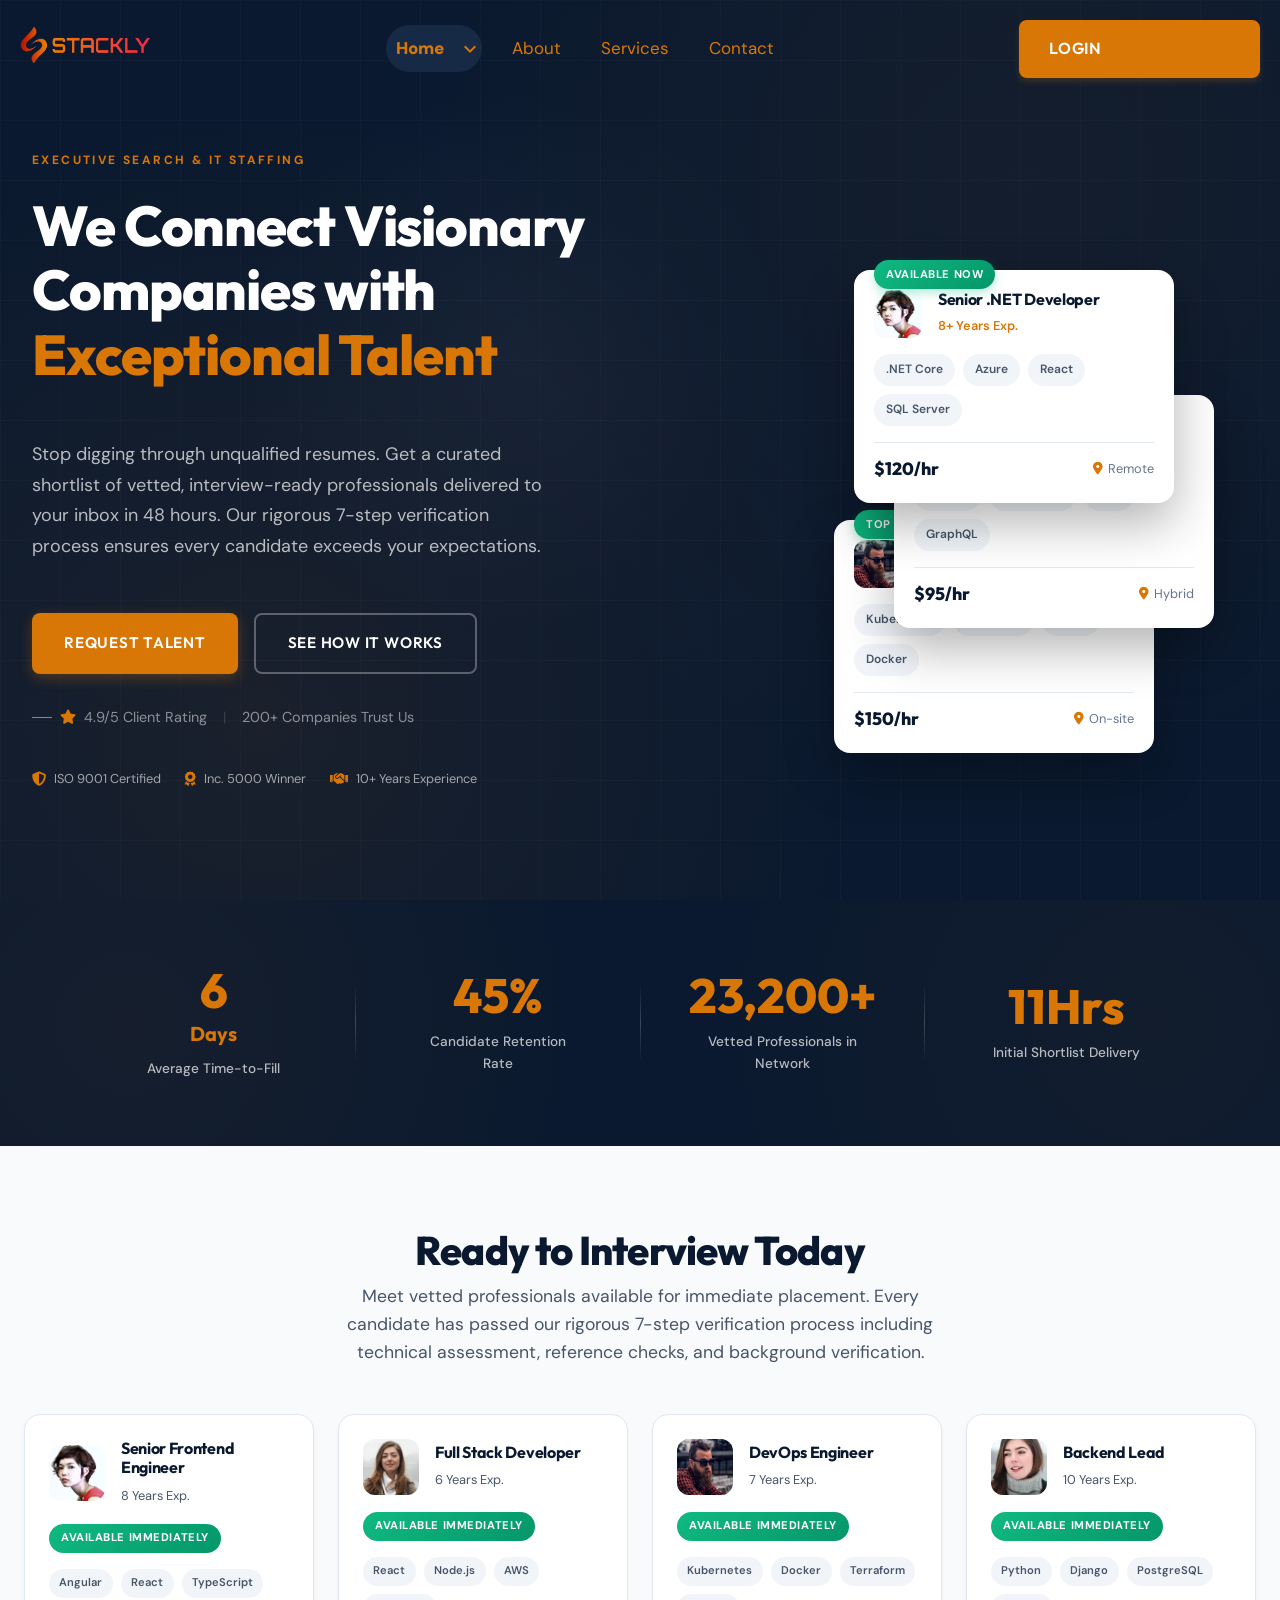
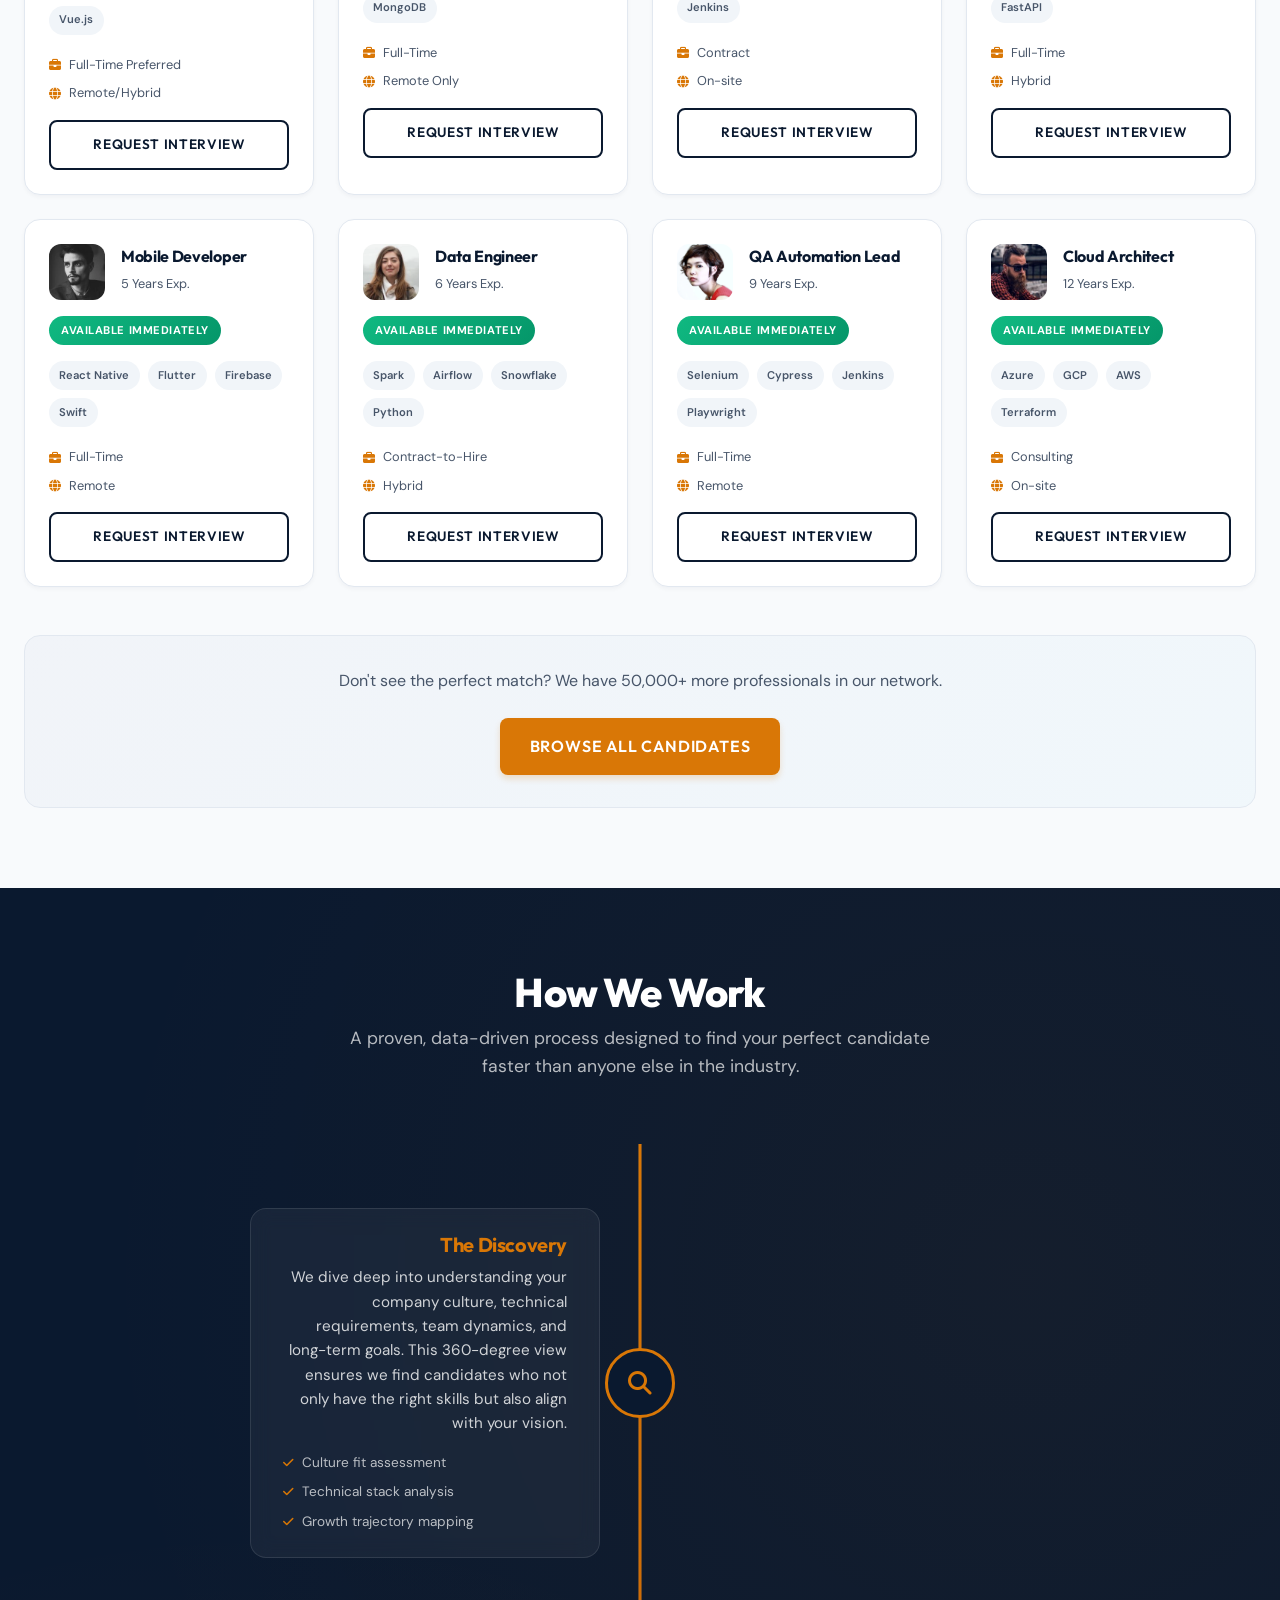
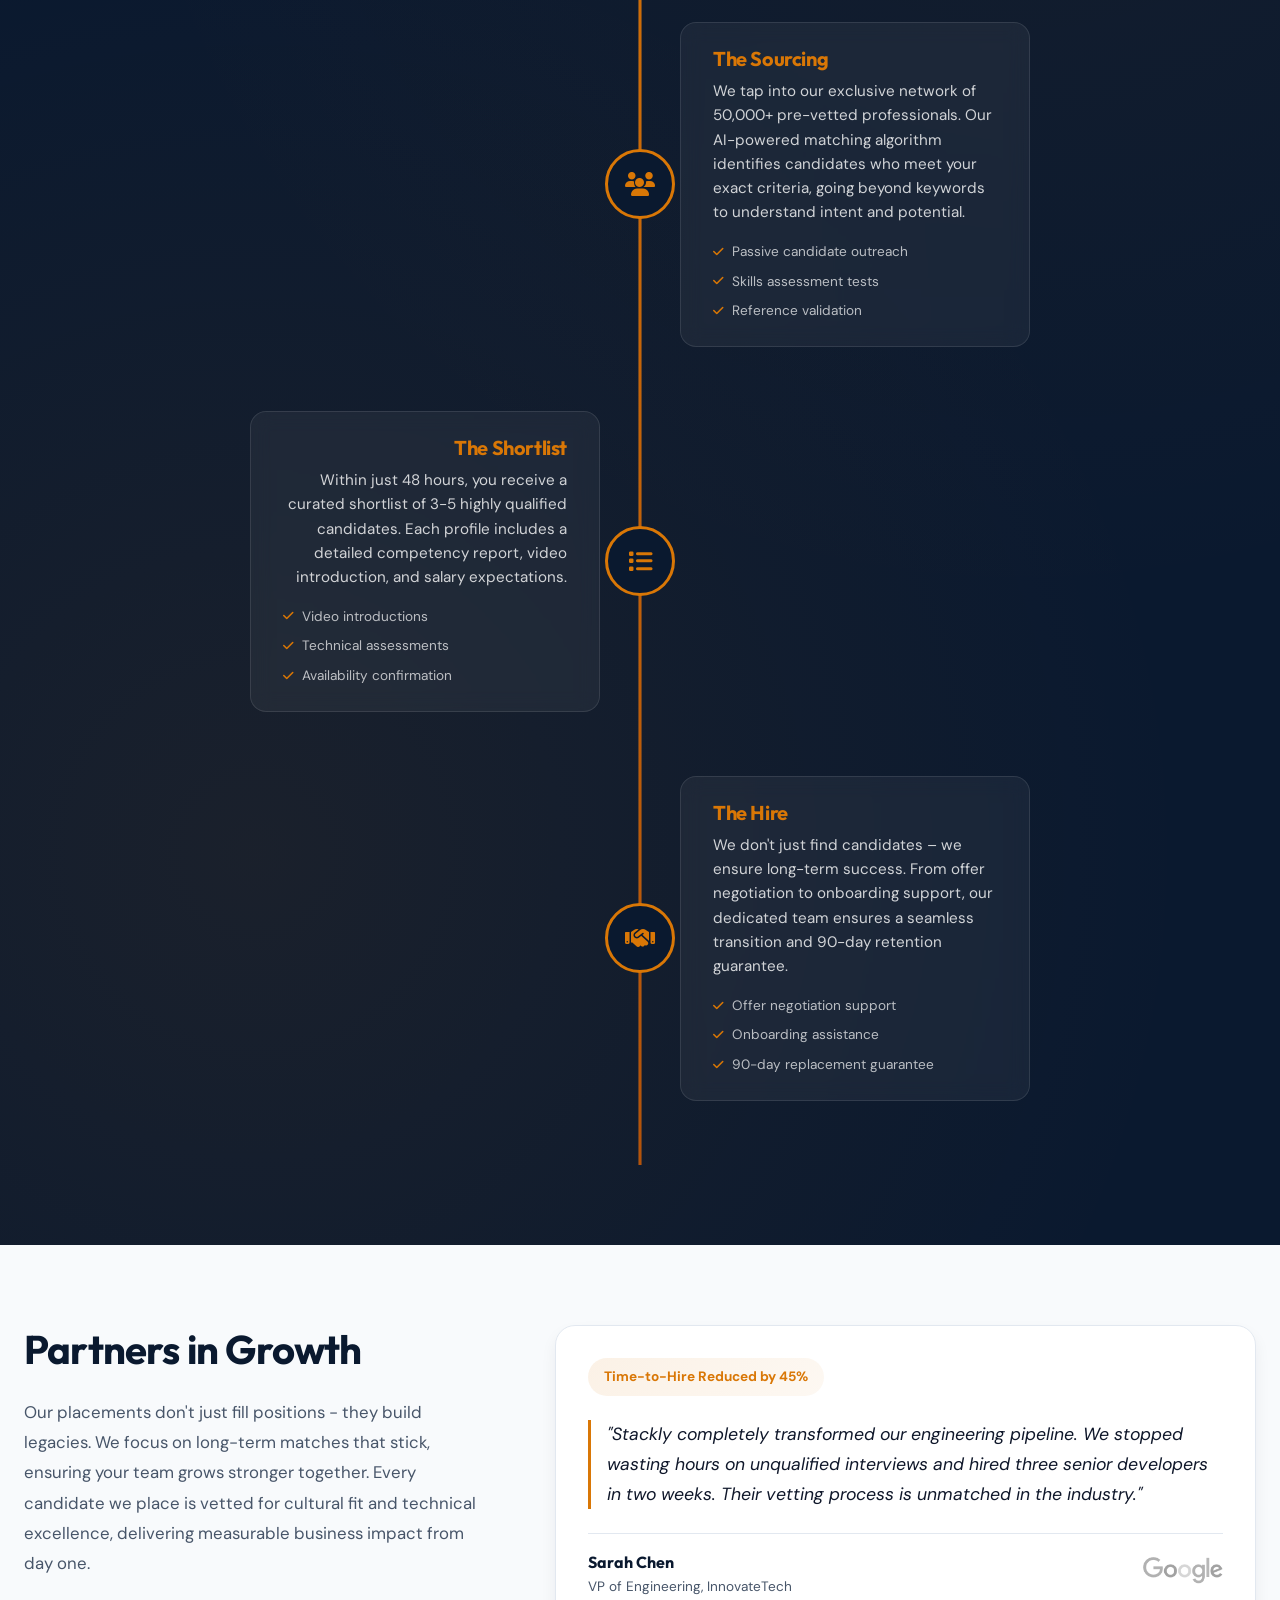
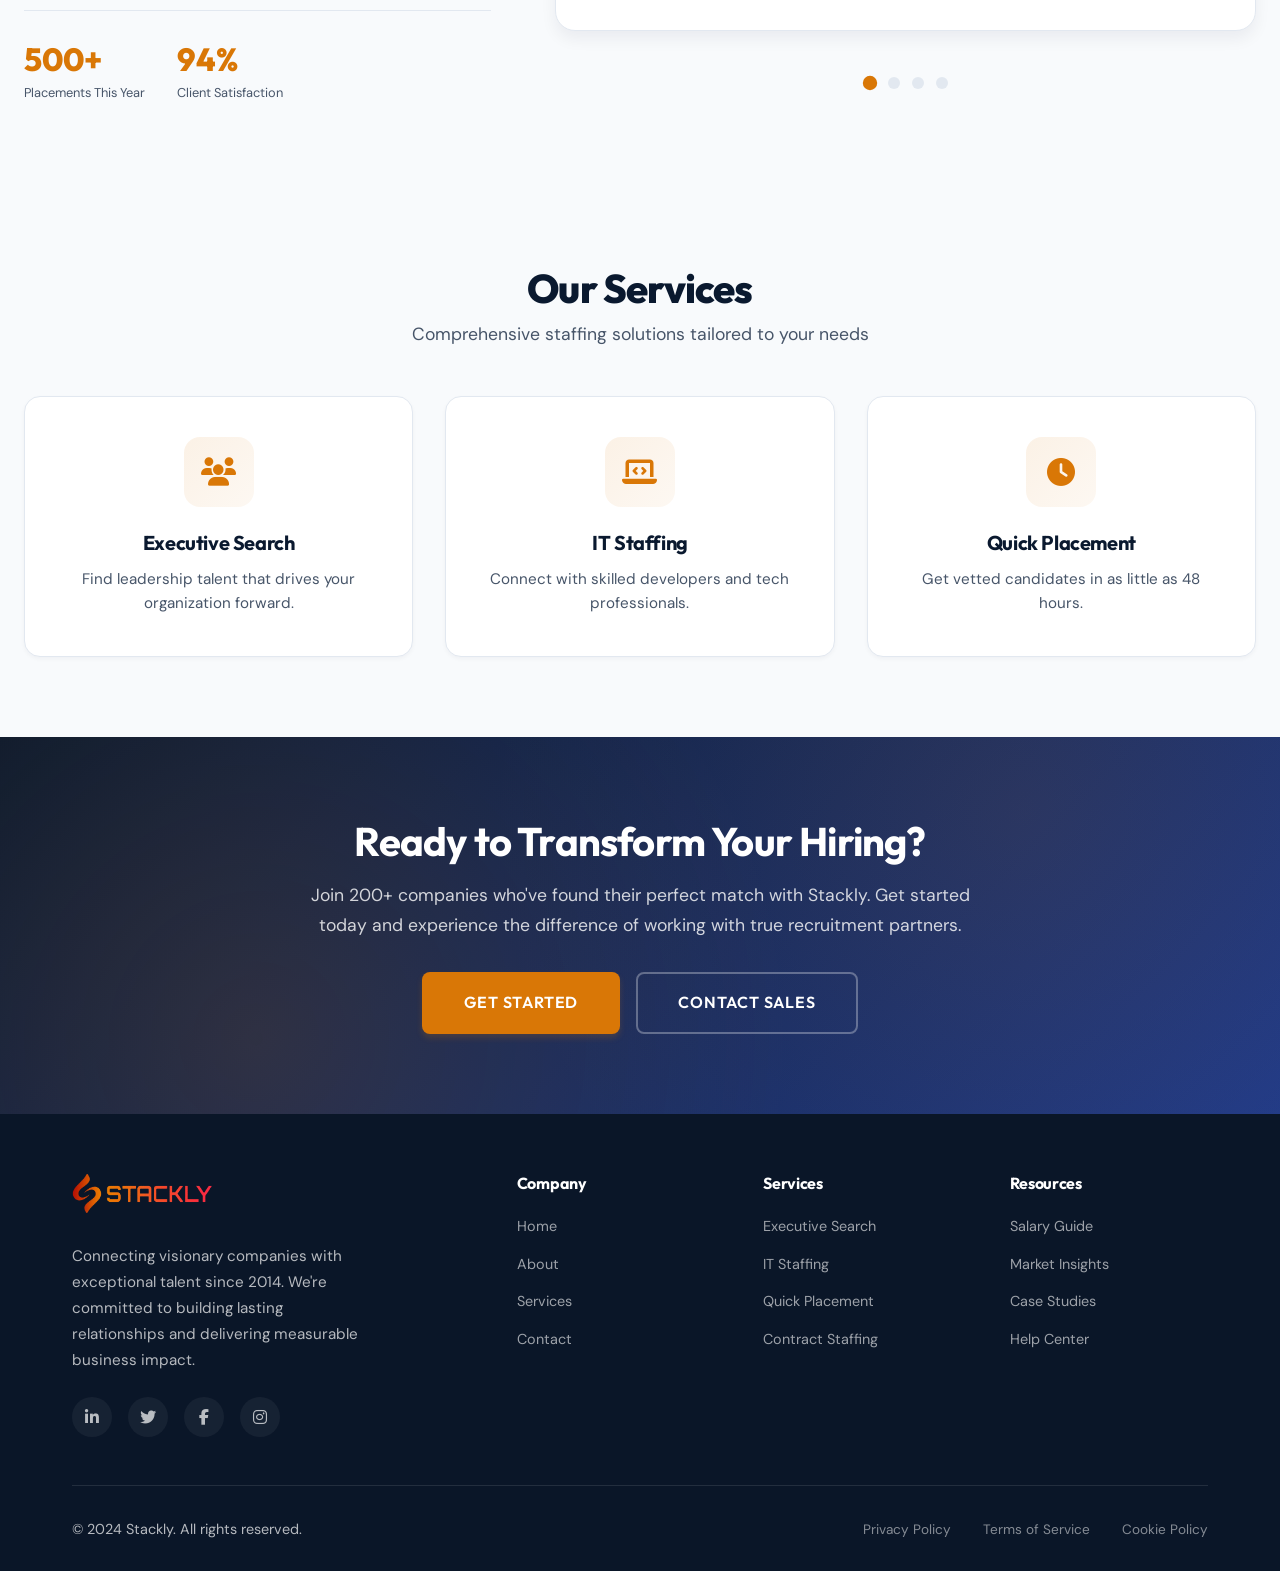
==== Homepage2/index.html @ c8ecdd5e "Created Homepage2" ====
<!DOCTYPE html>
<html lang="en">

<head>
    <meta charset="UTF-8">
    <meta name="viewport" content="width=device-width, initial-scale=1.0">
    <title>Home - Recuirment Agency </title>
    <meta name="description" content="Stackly Job portal helps you to find your dream job" />
    <link rel="stylesheet" href="shared.css">
    <link rel="stylesheet" href="style.css">
    <link href="https://fonts.googleapis.com/icon?family=Material+Icons" rel="stylesheet">
    <link
        href="https://fonts.googleapis.com/css2?family=DM+Sans:wght@400;500;600;700&family=Inter:wght@300;400;500;600;700;800&family=Outfit:wght@400;600;700;800;900&display=swap"
        rel="stylesheet" />
    <link rel="stylesheet" href="https://cdnjs.cloudflare.com/ajax/libs/font-awesome/6.5.1/css/all.min.css">

</head>

<body>
    <div class="header-container">
        <header id="header">
            <div class="head-cls">
                <a href="index.html">
                    <img src="./assets/stackly-logo.webp" alt="Stackly Logo" class="logo">
                </a>
                <div class="menu-items" id="navMenu">
                    <div class="home-nav active">
                        <a href="index.html" class="home-btn nav-link">Home</a>
                        <span class="material-icons dropdown-icon" id="homeDropdownBtn">
                            expand_more
                        </span>
                        <div class="home-select" id="homeDropdown">
                            <a href="../index.html" class="nav-link">Home Page 1</a>
                        </div>
                    </div> <a href="about.html">About</a>
                    <a href="services.html">Services</a>
                    <a href="contact.html">Contact</a>
                    <div class="close-btn material-icons" id="closeMenu">close</div>
                    <div class="head-btns mob-view">
                        <a href="login.html" class="btn btn-primary">Login</a>
                    </div>
                </div>
                <div class="head-btns">
                    <a href="login.html" class="btn btn-primary">Login <span class="material-icons">login</span></a>
                </div>
                <div class="hamburger" id="hamburger">
                    <span class="material-icons">menu</span>
                </div>
            </div>
        </header>
    </div>

    <section class="hero-section">
        <div class="hero-container">
            <div class="hero-content">
                <span class="hero-eyebrow">EXECUTIVE SEARCH & IT STAFFING</span>
                <h1 class="hero-headline">
                    We Connect Visionary Companies with <span class="highlight">Exceptional Talent</span>
                </h1>
                <p class="hero-subheadline">
                    Stop digging through unqualified resumes. Get a curated shortlist of vetted, interview-ready
                    professionals delivered to your inbox in 48 hours. Our rigorous 7-step verification process ensures
                    every candidate exceeds your expectations.
                </p>
                <div class="hero-ctas">
                    <a href="404page.html" class="btn btn-primary btn-request-talent">Request Talent</a>
                    <a href="404page.html" class="btn btn-outline btn-explore-services">See How It Works</a>
                </div>
                <div class="hero-social-proof">
                    <span><i class="fas fa-star"></i></span>
                    <span>4.9/5 Client Rating</span>
                    <span class="proof-divider">|</span>
                    <span>200+ Companies Trust Us</span>
                </div>
                <div class="trust-badges">
                    <div class="badge-item">
                        <i class="fas fa-shield-alt"></i>
                        <span>ISO 9001 Certified</span>
                    </div>
                    <div class="badge-item">
                        <i class="fas fa-award"></i>
                        <span>Inc. 5000 Winner</span>
                    </div>
                    <div class="badge-item">
                        <i class="fas fa-handshake"></i>
                        <span>10+ Years Experience</span>
                    </div>
                </div>
            </div>

            <div class="hero-visual">
                <div class="candidate-cards">
                    <div class="candidate-card card-1">
                        <div class="card-badge">Available Now</div>
                        <div class="card-header-info">
                            <div class="card-avatar">
                                <img src="../assets/review1.webp" alt="Candidate">
                            </div>
                            <div class="card-title-area">
                                <h4>Senior .NET Developer</h4>
                                <span class="card-experience">8+ Years Exp.</span>
                            </div>
                        </div>
                        <div class="card-skills">
                            <span class="skill-pill">.NET Core</span>
                            <span class="skill-pill">Azure</span>
                            <span class="skill-pill">React</span>
                            <span class="skill-pill">SQL Server</span>
                        </div>
                        <div class="card-footer-info">
                            <span class="card-rate">$120/hr</span>
                            <span class="card-location"><i class="fas fa-map-marker-alt"></i> Remote</span>
                        </div>
                    </div>

                    <div class="candidate-card card-2">
                        <div class="card-badge verified">Verified</div>
                        <div class="card-header-info">
                            <div class="card-avatar">
                                <img src="../assets/review2.webp" alt="Candidate">
                            </div>
                            <div class="card-title-area">
                                <h4>Full Stack Engineer</h4>
                                <span class="card-experience">6+ Years Exp.</span>
                            </div>
                        </div>
                        <div class="card-skills">
                            <span class="skill-pill">Node.js</span>
                            <span class="skill-pill">TypeScript</span>
                            <span class="skill-pill">AWS</span>
                            <span class="skill-pill">GraphQL</span>
                        </div>
                        <div class="card-footer-info">
                            <span class="card-rate">$95/hr</span>
                            <span class="card-location"><i class="fas fa-map-marker-alt"></i> Hybrid</span>
                        </div>
                    </div>

                    <div class="candidate-card card-3">
                        <div class="card-badge">Top Rated</div>
                        <div class="card-header-info">
                            <div class="card-avatar">
                                <img src="../assets/review3.webp" alt="Candidate">
                            </div>
                            <div class="card-title-area">
                                <h4>DevOps Lead</h4>
                                <span class="card-experience">10+ Years Exp.</span>
                            </div>
                        </div>
                        <div class="card-skills">
                            <span class="skill-pill">Kubernetes</span>
                            <span class="skill-pill">Terraform</span>
                            <span class="skill-pill">CI/CD</span>
                            <span class="skill-pill">Docker</span>
                        </div>
                        <div class="card-footer-info">
                            <span class="card-rate">$150/hr</span>
                            <span class="card-location"><i class="fas fa-map-marker-alt"></i> On-site</span>
                        </div>
                    </div>
                </div>
            </div>
        </div>
    </section>

    <section class="impact-bar">
        <div class="impact-container">
            <div class="impact-stat">
                <span class="impact-number" data-target="14">0</span>
                <span class="impact-unit">Days</span>
                <span class="impact-label">Average Time-to-Fill</span>
            </div>
            <div class="impact-divider"></div>
            <div class="impact-stat">
                <span class="impact-number" data-target="98" data-suffix="%">0</span>
                <span class="impact-unit"></span>
                <span class="impact-label">Candidate Retention Rate</span>
            </div>
            <div class="impact-divider"></div>
            <div class="impact-stat">
                <span class="impact-number" data-target="50000" data-suffix="+">0</span>
                <span class="impact-unit"></span>
                <span class="impact-label">Vetted Professionals in Network</span>
            </div>
            <div class="impact-divider"></div>
            <div class="impact-stat">
                <span class="impact-number" data-target="24" data-suffix="Hrs">0</span>
                <span class="impact-unit"></span>
                <span class="impact-label">Initial Shortlist Delivery</span>
            </div>
        </div>
    </section>

    <section class="talent-section">
        <div class="container">
            <div class="section-header">
                <h2>Ready to Interview Today</h2>
                <p>Meet vetted professionals available for immediate placement. Every candidate has passed our rigorous
                    7-step verification process including technical assessment, reference checks, and background
                    verification.</p>
            </div>
            <div class="talent-grid">
                <div class="talent-card">
                    <div class="talent-header">
                        <div class="talent-avatar">
                            <img src="../assets/review1.webp" alt="Candidate">
                        </div>
                        <div class="talent-info">
                            <h4>Senior Frontend Engineer</h4>
                            <span class="talent-exp">8 Years Exp.</span>
                        </div>
                    </div>
                    <div class="talent-availability">
                        <span class="availability-badge">Available Immediately</span>
                    </div>
                    <div class="talent-skills">
                        <span class="skill-tag">Angular</span>
                        <span class="skill-tag">React</span>
                        <span class="skill-tag">TypeScript</span>
                        <span class="skill-tag">Vue.js</span>
                    </div>
                    <div class="talent-meta">
                        <span><i class="fas fa-briefcase"></i> Full-Time Preferred</span>
                        <span><i class="fas fa-globe"></i> Remote/Hybrid</span>
                    </div>
                    <a href="404page.html" class="btn btn-ghost">Request Interview</a>
                </div>

                <div class="talent-card">
                    <div class="talent-header">
                        <div class="talent-avatar">
                            <img src="../assets/review2.webp" alt="Candidate">
                        </div>
                        <div class="talent-info">
                            <h4>Full Stack Developer</h4>
                            <span class="talent-exp">6 Years Exp.</span>
                        </div>
                    </div>
                    <div class="talent-availability">
                        <span class="availability-badge">Available Immediately</span>
                    </div>
                    <div class="talent-skills">
                        <span class="skill-tag">React</span>
                        <span class="skill-tag">Node.js</span>
                        <span class="skill-tag">AWS</span>
                        <span class="skill-tag">MongoDB</span>
                    </div>
                    <div class="talent-meta">
                        <span><i class="fas fa-briefcase"></i> Full-Time</span>
                        <span><i class="fas fa-globe"></i> Remote Only</span>
                    </div>
                    <a href="404page.html" class="btn btn-ghost">Request Interview</a>
                </div>

                <div class="talent-card">
                    <div class="talent-header">
                        <div class="talent-avatar">
                            <img src="../assets/review3.webp" alt="Candidate">
                        </div>
                        <div class="talent-info">
                            <h4>DevOps Engineer</h4>
                            <span class="talent-exp">7 Years Exp.</span>
                        </div>
                    </div>
                    <div class="talent-availability">
                        <span class="availability-badge">Available Immediately</span>
                    </div>
                    <div class="talent-skills">
                        <span class="skill-tag">Kubernetes</span>
                        <span class="skill-tag">Docker</span>
                        <span class="skill-tag">Terraform</span>
                        <span class="skill-tag">Jenkins</span>
                    </div>
                    <div class="talent-meta">
                        <span><i class="fas fa-briefcase"></i> Contract</span>
                        <span><i class="fas fa-globe"></i> On-site</span>
                    </div>
                    <a href="404page.html" class="btn btn-ghost">Request Interview</a>
                </div>

                <div class="talent-card">
                    <div class="talent-header">
                        <div class="talent-avatar">
                            <img src="../assets/review4.webp" alt="Candidate">
                        </div>
                        <div class="talent-info">
                            <h4>Backend Lead</h4>
                            <span class="talent-exp">10 Years Exp.</span>
                        </div>
                    </div>
                    <div class="talent-availability">
                        <span class="availability-badge">Available Immediately</span>
                    </div>
                    <div class="talent-skills">
                        <span class="skill-tag">Python</span>
                        <span class="skill-tag">Django</span>
                        <span class="skill-tag">PostgreSQL</span>
                        <span class="skill-tag">FastAPI</span>
                    </div>
                    <div class="talent-meta">
                        <span><i class="fas fa-briefcase"></i> Full-Time</span>
                        <span><i class="fas fa-globe"></i> Hybrid</span>
                    </div>
                    <a href="404page.html" class="btn btn-ghost">Request Interview</a>
                </div>

                <div class="talent-card">
                    <div class="talent-header">
                        <div class="talent-avatar">
                            <img src="../assets/review5.webp" alt="Candidate">
                        </div>
                        <div class="talent-info">
                            <h4>Mobile Developer</h4>
                            <span class="talent-exp">5 Years Exp.</span>
                        </div>
                    </div>
                    <div class="talent-availability">
                        <span class="availability-badge">Available Immediately</span>
                    </div>
                    <div class="talent-skills">
                        <span class="skill-tag">React Native</span>
                        <span class="skill-tag">Flutter</span>
                        <span class="skill-tag">Firebase</span>
                        <span class="skill-tag">Swift</span>
                    </div>
                    <div class="talent-meta">
                        <span><i class="fas fa-briefcase"></i> Full-Time</span>
                        <span><i class="fas fa-globe"></i> Remote</span>
                    </div>
                    <a href="404page.html" class="btn btn-ghost">Request Interview</a>
                </div>

                <div class="talent-card">
                    <div class="talent-header">
                        <div class="talent-avatar">
                            <img src="../assets/review2.webp" alt="Candidate">
                        </div>
                        <div class="talent-info">
                            <h4>Data Engineer</h4>
                            <span class="talent-exp">6 Years Exp.</span>
                        </div>
                    </div>
                    <div class="talent-availability">
                        <span class="availability-badge">Available Immediately</span>
                    </div>
                    <div class="talent-skills">
                        <span class="skill-tag">Spark</span>
                        <span class="skill-tag">Airflow</span>
                        <span class="skill-tag">Snowflake</span>
                        <span class="skill-tag">Python</span>
                    </div>
                    <div class="talent-meta">
                        <span><i class="fas fa-briefcase"></i> Contract-to-Hire</span>
                        <span><i class="fas fa-globe"></i> Hybrid</span>
                    </div>
                    <a href="404page.html" class="btn btn-ghost">Request Interview</a>
                </div>

                <div class="talent-card">
                    <div class="talent-header">
                        <div class="talent-avatar">
                            <img src="../assets/review1.webp" alt="Candidate">
                        </div>
                        <div class="talent-info">
                            <h4>QA Automation Lead</h4>
                            <span class="talent-exp">9 Years Exp.</span>
                        </div>
                    </div>
                    <div class="talent-availability">
                        <span class="availability-badge">Available Immediately</span>
                    </div>
                    <div class="talent-skills">
                        <span class="skill-tag">Selenium</span>
                        <span class="skill-tag">Cypress</span>
                        <span class="skill-tag">Jenkins</span>
                        <span class="skill-tag">Playwright</span>
                    </div>
                    <div class="talent-meta">
                        <span><i class="fas fa-briefcase"></i> Full-Time</span>
                        <span><i class="fas fa-globe"></i> Remote</span>
                    </div>
                    <a href="404page.html" class="btn btn-ghost">Request Interview</a>
                </div>

                <div class="talent-card">
                    <div class="talent-header">
                        <div class="talent-avatar">
                            <img src="../assets/review3.webp" alt="Candidate">
                        </div>
                        <div class="talent-info">
                            <h4>Cloud Architect</h4>
                            <span class="talent-exp">12 Years Exp.</span>
                        </div>
                    </div>
                    <div class="talent-availability">
                        <span class="availability-badge">Available Immediately</span>
                    </div>
                    <div class="talent-skills">
                        <span class="skill-tag">Azure</span>
                        <span class="skill-tag">GCP</span>
                        <span class="skill-tag">AWS</span>
                        <span class="skill-tag">Terraform</span>
                    </div>
                    <div class="talent-meta">
                        <span><i class="fas fa-briefcase"></i> Consulting</span>
                        <span><i class="fas fa-globe"></i> On-site</span>
                    </div>
                    <a href="404page.html" class="btn btn-ghost">Request Interview</a>
                </div>
            </div>

            <div class="talent-cta">
                <p>Don't see the perfect match? We have 50,000+ more professionals in our network.</p>
                <a href="404page.html" class="btn btn-primary">Browse All Candidates</a>
            </div>
        </div>
    </section>

    <section id="process" class="process-timeline-section">
        <div class="container">
            <div class="section-header">
                <h2>How We Work</h2>
                <p>A proven, data-driven process designed to find your perfect candidate faster than anyone else in the
                    industry.</p>
            </div>
            <div class="timeline">
                <div class="timeline-line"></div>
                <div class="timeline-step" data-delay="0">
                    <div class="timeline-icon">
                        <i class="fas fa-search"></i>
                    </div>
                    <div class="timeline-content">
                        <h3>The Discovery</h3>
                        <p>We dive deep into understanding your company culture, technical requirements, team dynamics,
                            and long-term goals. This 360-degree view ensures we find candidates who not only have the
                            right skills but also align with your vision.</p>
                        <ul class="process-list">
                            <li><i class="fas fa-check"></i> Culture fit assessment</li>
                            <li><i class="fas fa-check"></i> Technical stack analysis</li>
                            <li><i class="fas fa-check"></i> Growth trajectory mapping</li>
                        </ul>
                    </div>
                </div>
                <div class="timeline-step" data-delay="1">
                    <div class="timeline-icon">
                        <i class="fas fa-users"></i>
                    </div>
                    <div class="timeline-content">
                        <h3>The Sourcing</h3>
                        <p>We tap into our exclusive network of 50,000+ pre-vetted professionals. Our AI-powered
                            matching algorithm identifies candidates who meet your exact criteria, going beyond keywords
                            to understand intent and potential.</p>
                        <ul class="process-list">
                            <li><i class="fas fa-check"></i> Passive candidate outreach</li>
                            <li><i class="fas fa-check"></i> Skills assessment tests</li>
                            <li><i class="fas fa-check"></i> Reference validation</li>
                        </ul>
                    </div>
                </div>
                <div class="timeline-step" data-delay="2">
                    <div class="timeline-icon">
                        <i class="fas fa-list"></i>
                    </div>
                    <div class="timeline-content">
                        <h3>The Shortlist</h3>
                        <p>Within just 48 hours, you receive a curated shortlist of 3-5 highly qualified candidates.
                            Each profile includes a detailed competency report, video introduction, and salary
                            expectations.</p>
                        <ul class="process-list">
                            <li><i class="fas fa-check"></i> Video introductions</li>
                            <li><i class="fas fa-check"></i> Technical assessments</li>
                            <li><i class="fas fa-check"></i> Availability confirmation</li>
                        </ul>
                    </div>
                </div>
                <div class="timeline-step" data-delay="3">
                    <div class="timeline-icon">
                        <i class="fas fa-handshake"></i>
                    </div>
                    <div class="timeline-content">
                        <h3>The Hire</h3>
                        <p>We don't just find candidates – we ensure long-term success. From offer negotiation to
                            onboarding support, our dedicated team ensures a seamless transition and 90-day retention
                            guarantee.</p>
                        <ul class="process-list">
                            <li><i class="fas fa-check"></i> Offer negotiation support</li>
                            <li><i class="fas fa-check"></i> Onboarding assistance</li>
                            <li><i class="fas fa-check"></i> 90-day replacement guarantee</li>
                        </ul>
                    </div>
                </div>
            </div>
        </div>
    </section>

    <section class="success-stories-section">
        <div class="container">
            <div class="success-stories-grid">
                <div class="success-stories-content">
                    <h2>Partners in Growth</h2>
                    <p>Our placements don't just fill positions - they build legacies. We focus on long-term matches
                        that stick, ensuring your team grows stronger together. Every candidate we place is vetted for
                        cultural fit and technical excellence, delivering measurable business impact from day one.</p>
                    <div class="success-stats">
                        <div class="success-stat-item">
                            <span class="stat-number">500+</span>
                            <span class="stat-label">Placements This Year</span>
                        </div>
                        <div class="success-stat-item">
                            <span class="stat-number">94%</span>
                            <span class="stat-label">Client Satisfaction</span>
                        </div>
                    </div>
                </div>
                <div class="success-stories-slider">
                    <div class="success-cards-wrapper">
                        <div class="success-card active">
                            <div class="metric-badge">Time-to-Hire Reduced by 45%</div>
                            <blockquote class="success-quote">
                                "Stackly completely transformed our engineering pipeline. We stopped wasting hours on
                                unqualified interviews and hired three senior developers in two weeks. Their vetting
                                process is unmatched in the industry."
                            </blockquote>
                            <div class="success-author">
                                <div class="author-info">
                                    <span class="author-name">Sarah Chen</span>
                                    <span class="author-title">VP of Engineering, InnovateTech</span>
                                </div>
                                <div class="company-logo-small">
                                    <img src="../assets/logo-google.webp" alt="Company Logo"
                                        style="filter: grayscale(100%); opacity: 0.6;">
                                </div>
                            </div>
                        </div>

                        <div class="success-card">
                            <div class="metric-badge">Scaled Team from 10 to 50</div>
                            <blockquote class="success-quote">
                                "We needed to double our engineering team in six months while maintaining our culture.
                                Stackly delivered 25 top-tier developers who all passed their probation with flying
                                colors. couldn't recommend them more highly."
                            </blockquote>
                            <div class="success-author">
                                <div class="author-info">
                                    <span class="author-name">Michael Torres</span>
                                    <span class="author-title">CTO, GrowthStartup</span>
                                </div>
                                <div class="company-logo-small">
                                    <img src="../assets/logo-meta.webp" alt="Company Logo"
                                        style="filter: grayscale(100%); opacity: 0.6;">
                                </div>
                            </div>
                        </div>

                        <div class="success-card">
                            <div class="metric-badge">98% Retention Rate</div>
                            <blockquote class="success-quote">
                                "Three years later, every developer Stackly placed is still with us. Their rigorous
                                screening saved us countless turnover costs. It's rare to find a partner who truly
                                invests in your long-term success."
                            </blockquote>
                            <div class="success-author">
                                <div class="author-info">
                                    <span class="author-name">Emily Rodriguez</span>
                                    <span class="author-title">Director of People, EnterpriseCo</span>
                                </div>
                                <div class="company-logo-small">
                                    <img src="../assets/logo-amazon.webp" alt="Company Logo"
                                        style="filter: grayscale(100%); opacity: 0.6;">
                                </div>
                            </div>
                        </div>

                        <div class="success-card">
                            <div class="metric-badge">50% Cost Reduction</div>
                            <blockquote class="success-quote">
                                "We compared three agencies and Stackly delivered the best ROI. We saved over $200k in
                                recruitment fees while actually improving hire quality. The ROI was immediate and
                                continues to pay dividends."
                            </blockquote>
                            <div class="success-author">
                                <div class="author-info">
                                    <span class="author-name">David Kim</span>
                                    <span class="author-title">CFO, FinTech Solutions</span>
                                </div>
                                <div class="company-logo-small">
                                    <img src="../assets/logo-microsoft.webp" alt="Company Logo"
                                        style="filter: grayscale(100%); opacity: 0.6;">
                                </div>
                            </div>
                        </div>
                    </div>

                    <div class="slider-dots">
                        <span class="dot active" data-index="0"></span>
                        <span class="dot" data-index="1"></span>
                        <span class="dot" data-index="2"></span>
                        <span class="dot" data-index="3"></span>
                    </div>
                </div>
            </div>
        </div>
    </section>
    <section id="services" class="services-section">
        <div class="container">
            <div class="section-header">
                <h2>Our Services</h2>
                <p>Comprehensive staffing solutions tailored to your needs</p>
            </div>
            <div class="services-grid">
                <div class="service-card">
                    <div class="service-icon">
                        <i class="fas fa-users"></i>
                    </div>
                    <h3>Executive Search</h3>
                    <p>Find leadership talent that drives your organization forward.</p>
                </div>
                <div class="service-card">
                    <div class="service-icon">
                        <i class="fas fa-laptop-code"></i>
                    </div>
                    <h3>IT Staffing</h3>
                    <p>Connect with skilled developers and tech professionals.</p>
                </div>
                <div class="service-card">
                    <div class="service-icon">
                        <i class="fas fa-clock"></i>
                    </div>
                    <h3>Quick Placement</h3>
                    <p>Get vetted candidates in as little as 48 hours.</p>
                </div>
            </div>
        </div>
    </section>
    <section class="cta-section">
        <div class="container">
            <div class="cta-content">
                <h2>Ready to Transform Your Hiring?</h2>
                <p>Join 200+ companies who've found their perfect match with Stackly. Get started today and experience
                    the difference of working with true recruitment partners.</p>
                <div class="cta-buttons">
                    <a href="404page.html" class="btn btn-primary btn-cta">Get Started</a>
                    <a href="404page.html" class="btn btn-outline btn-cta-outline">Contact Sales</a>
                </div>
            </div>
        </div>
    </section>

    <footer class="site-footer">
        <div class="container">
            <div class="footer-grid">
                <div class="footer-brand">
                    <div class="footer-logo">
                        <img src="./assets/stackly-logo.webp" alt="Stackly Logo" style="width: 140px;">
                    </div>
                    <p class="footer-bio">Connecting visionary companies with exceptional talent since 2014. We're
                        committed to building lasting relationships and delivering measurable business impact.</p>
                    <div class="social-links">
                        <a href="404page.html" class="social-icon"><i class="fab fa-linkedin-in"></i></a>
                        <a href="404page.html" class="social-icon"><i class="fab fa-twitter"></i></a>
                        <a href="404page.html" class="social-icon"><i class="fab fa-facebook-f"></i></a>
                        <a href="404page.html" class="social-icon"><i class="fab fa-instagram"></i></a>
                    </div>
                </div>
                <div class="footer-links">
                    <h4 class="footer-title">Company</h4>
                    <ul class="footer-list">
                        <li><a href="index.html">Home</a></li>
                        <li><a href="about.html">About</a></li>
                        <li><a href="services.html">Services</a></li>
                        <li><a href="contact.html">Contact</a></li>
                    </ul>
                </div>
                <div class="footer-links">
                    <h4 class="footer-title">Services</h4>
                    <ul class="footer-list">
                        <li><a href="404page.html">Executive Search</a></li>
                        <li><a href="404page.html">IT Staffing</a></li>
                        <li><a href="404page.html">Quick Placement</a></li>
                        <li><a href="404page.html">Contract Staffing</a></li>
                    </ul>
                </div>

                <div class="footer-links">
                    <h4 class="footer-title">Resources</h4>
                    <ul class="footer-list">
                        <li><a href="404page.html">Salary Guide</a></li>
                        <li><a href="404page.html">Market Insights</a></li>
                        <li><a href="404page.html">Case Studies</a></li>
                        <li><a href="404page.html">Help Center</a></li>
                    </ul>
                </div>
            </div>
            <div class="footer-bottom">
                <p>&copy; 2024 Stackly. All rights reserved.</p>
                <div class="footer-bottom-links">
                    <a href="404page.html">Privacy Policy</a>
                    <a href="404page.html">Terms of Service</a>
                    <a href="404page.html">Cookie Policy</a>
                </div>
            </div>
        </div>
    </footer>

    <script src="script.js"></script>
    <script>
        const homeDropdownBtn = document.getElementById("homeDropdownBtn");
        const homeDropdown = document.getElementById("homeDropdown");
        const icon = document.querySelector(".dropdown-icon");

        homeDropdownBtn.addEventListener("click", () => {
            homeDropdown.classList.toggle("show");
            icon.classList.toggle("rotate");
        });
        document.addEventListener("click", (e) => {
            if (!homeDropdown.contains(e.target) && !homeDropdownBtn.contains(e.target)) {
                homeDropdown.classList.remove("show");
                icon.classList.remove("rotate");
            }
        });
    </script>
</body>

</html>
---- Homepage2/shared.css ----
@import url('https://fonts.googleapis.com/css2?family=DM+Sans:opsz,wght@9..40,400;9..40,500;9..40,600&family=Outfit:wght@500;600;700;800&display=swap');

:root {
    --color-primary: #0A192F;
    --color-primary-hover: #172A45;
    --color-accent: #D97706;
    --color-accent-hover: #B45309;
    --color-text-main: #0F172A;
    --color-text-muted: #475569;
    --color-bg-body: #F8FAFC;
    --color-bg-surface: #FFFFFF;
    --color-border: #E2E8F0;
    --font-heading: 'Outfit', sans-serif;
    --font-body: 'DM Sans', sans-serif;
    --radius-sm: 4px;
    --radius-md: 8px;
    --radius-lg: 16px;
    --radius-pill: 9999px;
    --shadow-sm: 0 2px 4px rgba(10, 25, 47, 0.04);
    --shadow-md: 0 8px 16px rgba(10, 25, 47, 0.06);
    --shadow-hover: 0 20px 25px -5px rgba(10, 25, 47, 0.08), 0 10px 10px -5px rgba(10, 25, 47, 0.04);
    --transition-base: all 0.3s cubic-bezier(0.4, 0, 0.2, 1);
}

*,
*::before,
*::after {
    box-sizing: border-box;
    margin: 0;
    padding: 0;
}

body {
    font-family: var(--font-body);
    color: var(--color-text-muted);
    background-color: var(--color-bg-body);
    line-height: 1.6;
    -webkit-font-smoothing: antialiased;
}

h1,
h2,
h3,
h4,
h5,
h6 {
    font-family: var(--font-heading);
    color: var(--color-primary);
    font-weight: 700;
    line-height: 1.2;
    margin-bottom: 0.5em;
    letter-spacing: -0.02em;
}

p {
    margin-bottom: 1.25rem;
    font-size: 1.05rem;
}

a {
    color: var(--color-accent);
    text-decoration: none;
    transition: var(--transition-base);
}



.btn {
    display: inline-flex;
    align-items: center;
    justify-content: center;
    gap: 0.5rem;
    padding: 0.875rem 1.75rem;
    font-family: var(--font-heading);
    font-weight: 600;
    font-size: 1rem;
    border-radius: var(--radius-md);
    border: 2px solid transparent;
    cursor: pointer;
    transition: var(--transition-base);
    text-transform: uppercase;
    letter-spacing: 0.05em;
}

.btn-primary {
    background-color: var(--color-accent);
    color: #FFFFFF;
    box-shadow: 0 4px 6px rgba(217, 119, 6, 0.2);
}

.btn-primary:hover {
    background-color: var(--color-accent-hover);
    transform: translateY(-2px);
    box-shadow: 0 8px 15px rgba(217, 119, 6, 0.3);
}

.btn-outline {
    background-color: transparent;
    color: var(--color-primary);
    border-color: var(--color-primary);
}

.btn-outline:hover {
    background-color: var(--color-primary);
    color: #FFFFFF;
    transform: translateY(-2px);
}

.agency-card {
    background-color: var(--color-bg-surface);
    border-radius: var(--radius-lg);
    border: 1px solid var(--color-border);
    box-shadow: var(--shadow-sm);
    padding: 2.5rem;
    transition: var(--transition-base);
}

.agency-card:hover {
    box-shadow: var(--shadow-hover);
    border-color: #CBD5E1;
}

.container {
    width: 100%;
    max-width: 1280px;
    margin: 0 auto;
    padding: 0 1.5rem;
}

.text-gradient-agency {
    background: linear-gradient(135deg, var(--color-primary), var(--color-accent));
    -webkit-background-clip: text;
    -webkit-text-fill-color: transparent;
}

.header-container {
    position: fixed;
    top: 0px;
    width: 100%;
    display: flex;
    justify-content: center;
    transition: all 0.4s ease;
    
    z-index: 100;
}

#header {
    width: 100%;
    transition: all 0.4s ease
}

.head-cls {
    display: flex;
    flex-direction: row;
    align-items: center;
    justify-content: space-between;
    padding: 20px;
    transition: all 0.4s ease;
}

#header.fixed {
    max-width: 1280px;
    width: 100%;
    border: 1px solid;
    border-radius: 50px;
    animation: FadeDown 0.8s ease;
    background: rgba(255, 255, 255, 0.15);
    backdrop-filter: blur(12px);
    -webkit-backdrop-filter: blur(12px);
    border-radius: 50px;
    border: 1px solid rgba(255, 255, 255, 0.3);
    box-shadow: 0 8px 25px rgba(0, 0, 0, 0.08);
}

@keyframes FadeDown {
    from {
        opacity: 0;
        transform: translateY(-50px);
    }

    to {
        opacity: 1;
        transform: translateY(0);
    }
}

.logo {
    width: 130px;
}

.menu-items {
    display: flex;
    gap: 20px;
    align-items: center;
}

.menu-items a {
    font-size: 17px;
    padding: 10px;
    border-radius: 90px;
}

.menu-items a:hover {
    color: var(--color-bg-body);
    background-color: var(--color-primary);
}

.head-cls .active {
    color: var(--color-bg-body);
    background-color: var(--color-primary-hover);
    border-radius: 90px;
    font-weight: 900;
}


.mob-view {
    display: none;
}

@media (max-width:768px) {
    .menu-items {
        display: none;

    }

    .head-btn {
        display: none;
    }
}

.hamburger {
    display: none;
    cursor: pointer;
}

.nav-items .close-btn {
    display: none;
}

.close-btn {
    position: fixed;
    top: 30px;
    right: 30px;
    font-size: 36px;
    color: #fff;
    cursor: pointer;
    z-index: 1001;
    display: none !important;
}

header,
.header-items {
    overflow: visible !important;
}

@media (max-width: 768px) {
    .ham-btn {
        display: block !important;
    }

    .head-logo {
        z-index: 10000;
    }

    .menu-items {
        position: fixed;
        inset: 0;
        width: 100vw;
        height: 100vh;
        background: var(--color-primary-hover);
        display: flex !important;
        flex-direction: column;
        align-items: center;
        justify-content: center;
        gap: 28px;
        transform: translateY(-100%);
        transition: transform 0.4s ease;
        z-index: 9999;
    }

    .menu-items.active {
        transform: translateY(0);
        color: var(--color-accent) !important;
    }

    .menu-items a {
        color: var(--color-accent);
        font-size: 26px;
        font-weight: 600;
        text-decoration: none;
    }

    .menu-items .active {
        color: var(--color-primary);
    }

    .menu-items a:hover {
        color: var(--color-accent-hover);
    }

    .hamburger {
        display: flex;
        align-items: center;
        justify-content: center;
        font-size: 32px;
        cursor: pointer;
        color:var(--color-primary);
        padding: 14px;
        background-color: var(--color-accent-hover);
        border-radius: 15px;
    }

    .head-btns {
        display: none;
    }

    .mob-view {
        display: flex;
        flex-direction: column;
        gap: 10px;
    }

    .close-btn.active {
        display: block !important;
    }
}



.site-footer {
    background-color: #0a1628;
    padding: 60px 0 30px;
    color: rgba(255, 255, 255, 0.7);
}

.site-footer .container {
    max-width: 1200px;
    margin: 0 auto;
    padding: 0 2rem;
}

.footer-grid {
    display: grid;
    grid-template-columns: 2fr 1fr 1fr 1fr;
    gap: 3rem;
    margin-bottom: 3rem;
}

.footer-brand {
    max-width: 300px;
}

.footer-logo {
    margin-bottom: 1.5rem;
}

.footer-bio {
    font-size: 0.95rem;
    line-height: 1.7;
    margin-bottom: 1.5rem;
}

.social-links {
    display: flex;
    gap: 1rem;
}

.social-icon {
    width: 40px;
    height: 40px;
    background: rgba(255, 255, 255, 0.05);
    border-radius: 50%;
    display: flex;
    align-items: center;
    justify-content: center;
    color: rgba(255, 255, 255, 0.7);
    text-decoration: none;
    transition: all 0.3s ease;
}

.social-icon:hover {
    background: var(--color-accent);
    color: #FFFFFF;
}

.footer-title {
    font-size: 1rem;
    font-weight: 700;
    color: #FFFFFF;
    margin-bottom: 1.25rem;
    font-family: var(--font-heading);
}

.footer-list {
    list-style: none;
    padding: 0;
    margin: 0;
}

.footer-list li {
    margin-bottom: 0.75rem;
}

.footer-list a {
    color: rgba(255, 255, 255, 0.6);
    text-decoration: none;
    font-size: 0.9rem;
    transition: color 0.3s ease;
}

.footer-list a:hover {
    color: var(--color-accent);
}

.footer-bottom {
    padding-top: 2rem;
    border-top: 1px solid rgba(255, 255, 255, 0.1);
    display: flex;
    justify-content: space-between;
    align-items: center;
    flex-wrap: wrap;
    gap: 1rem;
}

.footer-bottom p {
    font-size: 0.9rem;
    margin: 0;
}

.footer-bottom-links {
    display: flex;
    gap: 2rem;
}

.footer-bottom-links a {
    color: rgba(255, 255, 255, 0.5);
    font-size: 0.85rem;
    text-decoration: none;
    transition: color 0.3s ease;
}

.footer-bottom-links a:hover {
    color: var(--color-accent);
}


@media (max-width: 992px) {
    .footer-grid {
        grid-template-columns: 1fr 1fr;
    }

    .footer-brand {
        grid-column: 1 / -1;
        max-width: 100%;
    }
}

@media (max-width: 576px) {
    .footer-grid {
        grid-template-columns: 1fr;
        text-align: center;
    }

    .footer-brand {
        text-align: center;
    }

    .social-links {
        justify-content: center;
    }

    .footer-bottom {
        flex-direction: column;
        text-align: center;
    }

    .cta-content h2 {
        font-size: 2rem;
    }
}

.section-header {
    margin-bottom: 4rem;
        text-align: center;

}

.section-header h2 {
    font-family: var(--font-heading);
    font-size: 2.5rem;
    font-weight: 800;
    color: var(--color-primary);
    margin-bottom: 1rem;
}

.section-header p {
    font-size: 1.1rem;
    color: var(--color-text-muted);
    max-width: 600px;
    margin: 0 auto;
}
---- Homepage2/style.css ----
.home-nav {
    position: relative;
    display: flex;
    align-items: center;
    gap: 4px;
    cursor: pointer;
    z-index: 10;
}

.home-btn {
    background: transparent;
    border: none;
    font-size: 16px;
    cursor: pointer;
    display: flex;
    align-items: center;
    gap: 6px;
}

.dropdown-icon {
    font-size: 20px;
    cursor: pointer;
    color: var(--color-accent);
    transition: 0.3s ease;
}

.dropdown-icon.rotate {
    transform: rotate(180deg);
}

.home-select {
    position: absolute;
    top: 25px;
    left: 0;
    border: 1px solid #555454;
    border-radius: 10px;
    min-width: max-content;
    box-shadow: 0 6px 20px rgba(0, 0, 0, 0.1);
    display: none;
    z-index: 100;
    background-color: var(--color-bg-body);
}

.home-select.show {
    display: block;
}

.home-select a {
    display: block;
    padding: 10px 14px;
    color: var(--color-accent);
    text-decoration: none;
}

.home-select a:hover {
    color: var(--color-accent-hover);
}

@media (max-width:768px) {
    .home-select {
        top: 50px;
    }
}

.hero-section {
    min-height: 100vh;
    background-color: var(--color-primary);
    display: flex;
    align-items: center;
    padding: 120px 0 80px;
    position: relative;
    overflow: hidden;
}


.hero-section::before {
    content: '';
    position: absolute;
    top: 0;
    left: 0;
    right: 0;
    bottom: 0;
    background-image:
        radial-gradient(circle at 20% 80%, rgba(217, 119, 6, 0.08) 0%, transparent 50%),
        radial-gradient(circle at 80% 20%, rgba(217, 119, 6, 0.05) 0%, transparent 50%),
        radial-gradient(circle at 40% 40%, rgba(255, 255, 255, 0.03) 0%, transparent 30%);
    pointer-events: none;
}


.hero-section::after {
    content: '';
    position: absolute;
    top: 0;
    left: 0;
    right: 0;
    bottom: 0;
    background-image: linear-gradient(rgba(255, 255, 255, 0.02) 1px, transparent 1px),
        linear-gradient(90deg, rgba(255, 255, 255, 0.02) 1px, transparent 1px);
    background-size: 60px 60px;
    pointer-events: none;
}

.hero-container {
    max-width: 1280px;
    margin: 0 auto;
    padding: 0 2rem;
    display: grid;
    grid-template-columns: 1fr 1fr;
    gap: 80px;
    align-items: center;
    position: relative;
    z-index: 1;
}



.hero-content {
    display: flex;
    flex-direction: column;
    gap: 1.5rem;
}


.hero-eyebrow {
    font-family: var(--font-body);
    font-size: 0.75rem;
    font-weight: 700;
    text-transform: uppercase;
    letter-spacing: 0.2em;
    color: var(--color-accent);
    opacity: 0;
    transform: translateY(20px);
    animation: fadeInUp 0.6s ease forwards;
    animation-delay: 0.1s;
}


.hero-headline {
    font-family: var(--font-heading);
    font-size: 3.5rem;
    font-weight: 800;
    line-height: 1.15;
    color: #FFFFFF;
    letter-spacing: -0.02em;
    opacity: 0;
    transform: translateY(20px);
    animation: fadeInUp 0.6s ease forwards;
    animation-delay: 0.3s;
}

.hero-headline .highlight {
    color: var(--color-accent);
    position: relative;
}


.hero-subheadline {
    font-family: var(--font-body);
    font-size: 1.125rem;
    line-height: 1.7;
    color: rgba(255, 255, 255, 0.7);
    max-width: 520px;
    opacity: 0;
    transform: translateY(20px);
    animation: fadeInUp 0.6s ease forwards;
    animation-delay: 0.5s;
}


.hero-ctas {
    display: flex;
    gap: 1rem;
    flex-wrap: wrap;
    margin-top: 0.5rem;
    opacity: 0;
    transform: translateY(20px);
    animation: fadeInUp 0.6s ease forwards;
    animation-delay: 0.7s;
}

.btn-request-talent {
    background-color: var(--color-accent);
    color: #FFFFFF;
    border: none;
    padding: 1rem 2rem;
    font-size: 0.95rem;
    box-shadow: 0 4px 14px rgba(217, 119, 6, 0.3);
}

.btn-request-talent:hover {
    background-color: var(--color-accent-hover);
    box-shadow: 0 8px 30px rgba(217, 119, 6, 0.5);
    transform: translateY(-2px);
}

.btn-explore-services {
    background-color: transparent;
    color: #FFFFFF;
    border: 2px solid rgba(255, 255, 255, 0.3);
    padding: 1rem 2rem;
    font-size: 0.95rem;
}

.btn-explore-services:hover {
    border-color: #FFFFFF;
    background-color: rgba(255, 255, 255, 0.1);
    transform: translateY(-2px);
}


.hero-social-proof {
    font-family: var(--font-body);
    font-size: 0.9rem;
    color: rgba(255, 255, 255, 0.5);
    display: flex;
    align-items: center;
    gap: 0.5rem;
    margin-top: 0.5rem;
    opacity: 0;
    transform: translateY(20px);
    animation: fadeInUp 0.6s ease forwards;
    animation-delay: 0.9s;
}

.hero-social-proof i {
    color: var(--color-accent);
}

.proof-divider {
    margin: 0 0.5rem;
    opacity: 0.3;
}


.trust-badges {
    display: flex;
    gap: 1.5rem;
    margin-top: 1rem;
    opacity: 0;
    transform: translateY(20px);
    animation: fadeInUp 0.6s ease forwards;
    animation-delay: 1.1s;
    flex-wrap: wrap;
}

.badge-item {
    display: flex;
    align-items: center;
    gap: 0.5rem;
    font-size: 0.8rem;
    color: rgba(255, 255, 255, 0.6);
}

.badge-item i {
    color: var(--color-accent);
    font-size: 0.9rem;
}

.hero-social-proof i {
    color: var(--color-accent);
}

.proof-divider {
    margin: 0 0.5rem;
    opacity: 0.3;
}


.trust-badges {
    display: flex;
    gap: 1.5rem;
    margin-top: 1rem;
    opacity: 0;
    transform: translateY(20px);
    animation: fadeInUp 0.6s ease forwards;
    animation-delay: 1.1s;
}

.badge-item {
    display: flex;
    align-items: center;
    gap: 0.5rem;
    font-size: 0.8rem;
    color: rgba(255, 255, 255, 0.6);
}

.badge-item i {
    color: var(--color-accent);
    font-size: 0.9rem;
}

.hero-social-proof::before {
    content: '';
    width: 20px;
    height: 1px;
    background-color: var(--color-accent);
}


.hero-visual {
    position: relative;
    height: 500px;
    display: flex;
    align-items: center;
    justify-content: center;
}

.candidate-cards {
    position: relative;
    width: 100%;
    max-width: 420px;
    height: 100%;
}

.candidate-card {
    position: absolute;
    background: #FFFFFF;
    border-radius: 16px;
    padding: 1.25rem;
    box-shadow: 0 20px 50px rgba(0, 0, 0, 0.3);
    width: 320px;
    opacity: 0;
    animation: fadeInUp 0.8s ease forwards;
}


.card-1 {
    top: 10%;
    right: 0;
    z-index: 3;
    animation: fadeInUp 0.8s ease forwards, float1 6s ease-in-out infinite;
    animation-delay: 1.1s, 1.9s;
}


.card-2 {
    top: 35%;
    right: -40px;
    z-index: 2;
    animation: fadeInUp 0.8s ease forwards, float2 6s ease-in-out infinite;
    animation-delay: 1.3s, 2.2s;
    transition: all 0.4s ease;
}


.card-3 {
    top: 60%;
    right: 20px;
    z-index: 1;
    animation: fadeInUp 0.8s ease forwards, float3 6s ease-in-out infinite;
    animation-delay: 1.5s, 2.5s;
}

.card-2:hover {
    z-index: 3 !important;
}

.card-3:hover {
    z-index: 3;
}


.card-badge {
    position: absolute;
    top: -10px;
    left: 20px;
    background: linear-gradient(135deg, #10B981, #059669);
    color: #FFFFFF;
    font-size: 0.7rem;
    font-weight: 700;
    text-transform: uppercase;
    letter-spacing: 0.05em;
    padding: 0.35rem 0.75rem;
    border-radius: 20px;
    box-shadow: 0 4px 10px rgba(16, 185, 129, 0.3);
}

.card-badge.verified {
    background: linear-gradient(135deg, var(--color-accent), #B45309);
}


.card-header-info {
    display: flex;
    align-items: center;
    gap: 1rem;
    margin-bottom: 1rem;
}

.card-avatar {
    width: 48px;
    height: 48px;
    border-radius: 12px;
    overflow: hidden;
    flex-shrink: 0;
}

.card-avatar img {
    width: 100%;
    height: 100%;
    object-fit: cover;
}

.card-title-area h4 {
    font-size: 1rem;
    font-weight: 700;
    color: var(--color-primary);
    margin-bottom: 0.2rem;
    font-family: var(--font-heading);
}

.card-experience {
    font-size: 0.8rem;
    color: var(--color-accent);
    font-weight: 600;
}


.card-skills {
    display: flex;
    flex-wrap: wrap;
    gap: 0.5rem;
    margin-bottom: 1rem;
}

.skill-pill {
    background: #F1F5F9;
    color: #475569;
    font-size: 0.75rem;
    font-weight: 600;
    padding: 0.4rem 0.75rem;
    border-radius: 20px;
    font-family: var(--font-body);
}


.card-footer-info {
    display: flex;
    justify-content: space-between;
    align-items: center;
    padding-top: 0.75rem;
    border-top: 1px solid #E2E8F0;
}

.card-rate {
    font-size: 1.1rem;
    font-weight: 800;
    color: var(--color-primary);
    font-family: var(--font-heading);
}

.card-location {
    font-size: 0.8rem;
    color: #64748B;
    display: flex;
    align-items: center;
    gap: 0.3rem;
}

.card-location i {
    color: var(--color-accent);
}


@keyframes fadeInUp {
    from {
        opacity: 0;
        transform: translateY(20px);
    }

    to {
        opacity: 1;
        transform: translateY(0);
    }
}

@keyframes float1 {

    0%,
    100% {
        transform: translateY(0);
    }

    50% {
        transform: translateY(-10px);
    }
}

@keyframes float2 {

    0%,
    100% {
        transform: translateY(0);
    }

    50% {
        transform: translateY(-10px);
    }
}

@keyframes float3 {

    0%,
    100% {
        transform: translateY(0);
    }

    50% {
        transform: translateY(-10px);
    }
}

.services-section {
    padding: 80px 0;
    background-color: var(--color-bg-body);
}

.services-section .section-header {
    text-align: center;
    margin-bottom: 3rem;
}

.services-section .section-header h2 {
    font-size: 2.5rem;
    color: var(--color-primary);
    margin-bottom: 0.5rem;
}

.services-section .section-header p {
    font-size: 1.1rem;
    color: var(--color-text-muted);
}

.services-grid {
    display: grid;
    grid-template-columns: repeat(3, 1fr);
    gap: 2rem;
}

.service-card {
    background: #FFFFFF;
    border-radius: 16px;
    padding: 2.5rem;
    text-align: center;
    box-shadow: var(--shadow-sm);
    transition: var(--transition-base);
    border: 1px solid var(--color-border);
}

.service-card:hover {
    transform: translateY(-8px);
    box-shadow: var(--shadow-hover);
    border-color: var(--color-accent);
}

.service-icon {
    width: 70px;
    height: 70px;
    background: linear-gradient(135deg, rgba(217, 119, 6, 0.1), rgba(217, 119, 6, 0.05));
    border-radius: 16px;
    display: flex;
    align-items: center;
    justify-content: center;
    margin: 0 auto 1.5rem;
}

.service-icon i {
    font-size: 1.75rem;
    color: var(--color-accent);
}

.service-card h3 {
    font-size: 1.25rem;
    color: var(--color-primary);
    margin-bottom: 0.75rem;
}

.service-card p {
    font-size: 0.95rem;
    color: var(--color-text-muted);
    margin-bottom: 0;
}


@media (max-width: 1200px) {
    .hero-container {
        gap: 60px;
    }

    .hero-headline {
        font-size: 3rem;
    }

    .hero-visual {
        height: 450px;
    }

    .candidate-card {
        width: 290px;
    }

    .card-2 {
        right: -30px;
    }
}

@media (max-width: 992px) {
    .hero-container {
        grid-template-columns: 1fr;
        text-align: center;
        gap: 60px;
    }

    .hero-content {
        align-items: center;
        order: 1;
    }

    .hero-visual {
        order: 2;
        height: 400px;
    }

    .hero-subheadline {
        max-width: 600px;
    }

    .hero-ctas {
        justify-content: center;
    }

    .hero-headline {
        font-size: 2.75rem;
    }

    .services-grid {
        grid-template-columns: 1fr;
        max-width: 500px;
        margin: 0 auto;
    }
}

@media (max-width: 768px) {
    .hero-section {
        padding: 100px 0 60px;
    }

    .hero-container {
        padding: 0 1.5rem;
    }

    .hero-headline {
        font-size: 2.25rem;
    }

    .hero-subheadline {
        font-size: 1rem;
    }

    .hero-eyebrow {
        font-size: 0.65rem;
    }

    .hero-ctas {
        flex-direction: column;
        width: 100%;
        max-width: 320px;
    }

    .hero-ctas .btn {
        width: 100%;
        justify-content: center;
    }

    .hero-visual {
        height: 350px;
    }

    .candidate-card {
        width: 260px;
    }

    .card-2 {
        right: -20px;
    }

    .card-1 {
        right: 20px;
    }

    .card-3 {
        right: 0;
    }
}

@media (max-width: 576px) {
    .hero-headline {
        font-size: 1.875rem;
    }

    .hero-subheadline {
        font-size: 0.95rem;
    }

    .hero-social-proof {
        font-size: 0.8rem;
    }

    .hero-visual {
        height: 320px;
    }

    .candidate-card {
        width: 220px;
        padding: 1rem;
    }

    .card-avatar {
        width: 40px;
        height: 40px;
    }

    .card-title-area h4 {
        font-size: 0.875rem;
    }

    .card-experience {
        font-size: 0.7rem;
    }

    .skill-pill {
        font-size: 0.65rem;
        padding: 0.3rem 0.5rem;
    }

    .card-rate {
        font-size: 0.95rem;
    }

    .services-section {
        padding: 60px 0;
    }

    .services-section .section-header h2 {
        font-size: 2rem;
    }
}


.impact-bar {
    background-color: var(--color-primary);
    padding: 50px 0;
    position: relative;
    overflow: hidden;
}

.impact-bar::before {
    content: '';
    position: absolute;
    top: 0;
    left: 0;
    right: 0;
    bottom: 0;
    background-image:
        radial-gradient(circle at 10% 50%, rgba(217, 119, 6, 0.06) 0%, transparent 40%),
        radial-gradient(circle at 90% 50%, rgba(217, 119, 6, 0.04) 0%, transparent 40%);
    pointer-events: none;
}

.impact-container {
    max-width: 1200px;
    margin: 0 auto;
    padding: 0 2rem;
    display: flex;
    justify-content: space-between;
    align-items: center;
    position: relative;
    z-index: 1;
}

.impact-stat {
    display: flex;
    flex-direction: column;
    align-items: center;
    text-align: center;
    flex: 1;
    padding: 1rem;
}

.impact-number {
    font-family: var(--font-heading);
    font-size: 3rem;
    font-weight: 800;
    color: var(--color-accent);
    line-height: 1;
    margin-bottom: 0.25rem;
}

.impact-unit {
    font-family: var(--font-heading);
    font-size: 1.25rem;
    font-weight: 700;
    color: var(--color-accent);
    margin-bottom: 0.5rem;
}

.impact-label {
    font-family: var(--font-body);
    font-size: 0.85rem;
    color: rgba(255, 255, 255, 0.7);
    font-weight: 500;
    max-width: 150px;
}

.impact-divider {
    width: 1px;
    height: 80px;
    background: linear-gradient(to bottom, transparent, rgba(255, 255, 255, 0.2), transparent);
}


@media (max-width: 992px) {
    .impact-container {
        flex-wrap: wrap;
        gap: 2rem;
    }

    .impact-stat {
        flex: 0 0 45%;
    }

    .impact-divider {
        display: none;
    }

    .impact-number {
        font-size: 2.5rem;
    }
}

@media (max-width: 576px) {
    .impact-bar {
        padding: 40px 0;
    }

    .impact-stat {
        flex: 0 0 100%;
    }

    .impact-number {
        font-size: 2.25rem;
    }

    .impact-label {
        font-size: 0.8rem;
    }
}



.talent-section {
    padding: 80px 0;
    background-color: var(--color-bg-body);
}

.talent-section .section-header {
    text-align: center;
    margin-bottom: 3rem;
}

.talent-section .section-header h2 {
    font-size: 2.5rem;
    color: var(--color-primary);
    margin-bottom: 0.5rem;
}

.talent-section .section-header p {
    font-size: 1.1rem;
    color: var(--color-text-muted);
}

.talent-grid {
    display: grid;
    grid-template-columns: repeat(4, 1fr);
    gap: 1.5rem;
}

.talent-card {
    background: #FFFFFF;
    border-radius: 16px;
    padding: 1.5rem;
    box-shadow: var(--shadow-sm);
    border: 1px solid var(--color-border);
    opacity: 0;
    transform: translateY(15px);
    transition: all 0.4s ease;
}

.talent-card.visible {
    opacity: 1;
    transform: translateY(0);
}

.talent-card:hover {
    transform: scale(1.02);
    box-shadow: 0 20px 40px rgba(10, 25, 47, 0.15);
    border-color: var(--color-primary);
}

.talent-header {
    display: flex;
    align-items: center;
    gap: 1rem;
    margin-bottom: 1rem;
}

.talent-avatar {
    width: 56px;
    height: 56px;
    border-radius: 12px;
    overflow: hidden;
    flex-shrink: 0;
}

.talent-avatar img {
    width: 100%;
    height: 100%;
    object-fit: cover;
}

.talent-info h4 {
    font-size: 1rem;
    font-weight: 700;
    color: var(--color-primary);
    margin-bottom: 0.25rem;
    font-family: var(--font-heading);
}

.talent-exp {
    font-size: 0.8rem;
    color: var(--color-text-muted);
}

.talent-availability {
    margin-bottom: 1rem;
}

.availability-badge {
    display: inline-block;
    background: linear-gradient(135deg, #10B981, #059669);
    color: #FFFFFF;
    font-size: 0.7rem;
    font-weight: 700;
    text-transform: uppercase;
    letter-spacing: 0.05em;
    padding: 0.35rem 0.75rem;
    border-radius: 20px;
}

.talent-skills {
    display: flex;
    flex-wrap: wrap;
    gap: 0.5rem;
    margin-bottom: 1.25rem;
}

.talent-skills .skill-tag {
    background: #F1F5F9;
    color: #475569;
    font-size: 0.7rem;
    font-weight: 600;
    padding: 0.35rem 0.65rem;
    border-radius: 20px;
    font-family: var(--font-body);
}

.btn-ghost {
    display: flex;
    align-items: center;
    justify-content: center;
    width: 100%;
    padding: 0.75rem 1rem;
    background: transparent;
    border: 2px solid var(--color-primary);
    color: var(--color-primary);
    border-radius: 8px;
    font-weight: 600;
    font-size: 0.85rem;
    text-decoration: none;
    transition: all 0.3s ease;
}

.btn-ghost:hover {
    background: var(--color-primary);
    color: #FFFFFF;
}


.talent-meta {
    display: flex;
    flex-direction: column;
    gap: 0.5rem;
    margin-bottom: 1rem;
    font-size: 0.8rem;
    color: var(--color-text-muted);
}

.talent-meta span {
    display: flex;
    align-items: center;
    gap: 0.5rem;
}

.talent-meta i {
    color: var(--color-accent);
    font-size: 0.75rem;
}


.talent-cta {
    text-align: center;
    margin-top: 3rem;
    padding: 2rem;
    background: linear-gradient(135deg, rgba(30, 58, 138, 0.03), rgba(14, 165, 233, 0.03));
    border-radius: 16px;
    border: 1px solid var(--color-border);
}

.talent-cta p {
    font-size: 1rem;
    color: var(--color-text-muted);
    margin-bottom: 1.5rem;
}


@media (max-width: 1200px) {
    .talent-grid {
        grid-template-columns: repeat(3, 1fr);
    }
}

@media (max-width: 992px) {
    .talent-grid {
        grid-template-columns: repeat(2, 1fr);
    }
}

@media (max-width: 576px) {
    .talent-grid {
        grid-template-columns: 1fr;
    }

    .talent-section {
        padding: 60px 0;
    }

    .talent-section .section-header h2 {
        font-size: 2rem;
    }
}



.process-timeline-section {
    padding: 80px 0;
    background-color: var(--color-primary);
    position: relative;
    overflow: hidden;
}

.process-timeline-section::before {
    content: '';
    position: absolute;
    top: 0;
    left: 0;
    right: 0;
    bottom: 0;
    background-image:
        radial-gradient(circle at 20% 80%, rgba(217, 119, 6, 0.08) 0%, transparent 50%),
        radial-gradient(circle at 80% 20%, rgba(217, 119, 6, 0.05) 0%, transparent 50%);
    pointer-events: none;
}

.process-timeline-section .section-header {
    text-align: center;
    margin-bottom: 4rem;
    position: relative;
    z-index: 1;
}

.process-timeline-section .section-header h2 {
    font-size: 2.5rem;
    color: #FFFFFF;
    margin-bottom: 0.5rem;
}

.process-timeline-section .section-header p {
    font-size: 1.1rem;
    color: rgba(255, 255, 255, 0.7);
}

.timeline {
    position: relative;
    max-width: 900px;
    margin: 0 auto;
    padding: 2rem 0;
    z-index: 1;
}

.timeline-line {
    position: absolute;
    left: 50%;
    top: 0;
    bottom: 0;
    width: 3px;
    background: rgba(255, 255, 255, 0.1);
    transform: translateX(-50%);
}

.timeline-line::before {
    content: '';
    position: absolute;
    top: 0;
    left: 0;
    width: 100%;
    height: 0;
    background: linear-gradient(to bottom, var(--color-accent), #B45309);
    transition: height 1s ease;
}

.timeline-line.draw::before {
    height: 100%;
}

.timeline-step {
    display: flex;
    align-items: center;
    justify-content: flex-end;
    padding: 2rem 0;
    position: relative;
    opacity: 0;
    transform: translateX(-30px);
    transition: all 0.5s ease;
}

.timeline-step:nth-child(odd) {
    justify-content: flex-start;
    transform: translateX(30px);
}

.timeline-step.visible {
    opacity: 1;
    transform: translateX(0);
}

.timeline-step:nth-child(odd).visible {
    transform: translateX(0);
}

.timeline-step:nth-child(even) .timeline-content {
    text-align: right;
    margin-right: calc(50% + 40px);
    margin-left: 0;
}

.timeline-step:nth-child(odd) .timeline-content {
    text-align: left;
    margin-left: calc(50% + 40px);
    margin-right: 0;
}

.timeline-icon {
    position: absolute;
    left: 50%;
    transform: translateX(-50%);
    width: 70px;
    height: 70px;
    background: var(--color-primary);
    border: 3px solid var(--color-accent);
    border-radius: 50%;
    display: flex;
    align-items: center;
    justify-content: center;
    z-index: 2;
    transition: all 0.3s ease;
}

.timeline-icon i {
    font-size: 1.5rem;
    color: var(--color-accent);
}

.timeline-step.visible .timeline-icon {
    animation: iconPulse 0.5s ease;
}

@keyframes iconPulse {

    0%,
    100% {
        transform: translateX(-50%) scale(1);
    }

    50% {
        transform: translateX(-50%) scale(1.1);
    }
}

.timeline-content {
    background: rgba(255, 255, 255, 0.05);
    border: 1px solid rgba(255, 255, 255, 0.1);
    border-radius: 16px;
    padding: 1.5rem 2rem;
    max-width: 350px;
    backdrop-filter: blur(10px);
}

.timeline-content h3 {
    font-size: 1.25rem;
    color: var(--color-accent);
    margin-bottom: 0.5rem;
    font-family: var(--font-heading);
}

.timeline-content p {
    font-size: 0.95rem;
    color: rgba(255, 255, 255, 0.8);
    margin-bottom: 1rem;
    line-height: 1.6;
}


.process-list {
    list-style: none;
    padding: 0;
    margin: 0;
}

.process-list li {
    font-size: 0.85rem;
    color: rgba(255, 255, 255, 0.7);
    display: flex;
    align-items: center;
    gap: 0.5rem;
    margin-bottom: 0.5rem;
}

.process-list li:last-child {
    margin-bottom: 0;
}

.process-list li i {
    color: var(--color-accent);
    font-size: 0.75rem;
}


@media (max-width: 768px) {
    .timeline-line {
        left: 20px;
    }

    .timeline-step,
    .timeline-step:nth-child(odd) {
        justify-content: flex-start;
        padding-left: 60px;
        transform: translateX(-20px);
    }

    .timeline-step.visible,
    .timeline-step:nth-child(odd).visible {
        transform: translateX(0);
    }

    .timeline-step:nth-child(even) .timeline-content,
    .timeline-step:nth-child(odd) .timeline-content {
        text-align: left;
        margin: 0;
        max-width: 100%;
    }

    .timeline-icon {
        left: 20px;
        width: 50px;
        height: 50px;
    }

    .timeline-icon i {
        font-size: 1.1rem;
    }

    .timeline-content {
        padding: 1rem 1.25rem;
    }

    .timeline-content h3 {
        font-size: 1.1rem;
    }

    .timeline-content p {
        font-size: 0.85rem;
    }
}


.success-stories-section {
    padding: 80px 0;
    background-color: var(--color-bg-body);
}

.success-stories-grid {
    display: grid;
    grid-template-columns: 1fr 1.5fr;
    gap: 4rem;
    align-items: flex-start;
}

.success-stories-content {
    position: sticky;
    top: 120px;
}

.success-stories-content h2 {
    font-size: 2.5rem;
    color: var(--color-primary);
    margin-bottom: 1.5rem;
    font-family: var(--font-heading);
}

.success-stories-content p {
    font-size: 1.05rem;
    color: var(--color-text-muted);
    line-height: 1.8;
    margin-bottom: 2rem;
}


.success-stats {
    display: flex;
    gap: 2rem;
    margin-top: 2rem;
    padding-top: 2rem;
    border-top: 1px solid var(--color-border);
}

.success-stat-item {
    display: flex;
    flex-direction: column;
}

.success-stat-item .stat-number {
    font-family: var(--font-heading);
    font-size: 2rem;
    font-weight: 800;
    color: var(--color-accent);
    line-height: 1;
}

.success-stat-item .stat-label {
    font-size: 0.8rem;
    color: var(--color-text-muted);
    margin-top: 0.5rem;
}

.success-stories-slider {
    position: relative;
}

.success-cards-wrapper {
    position: relative;
    min-height: 320px;
}

.success-card {
    position: absolute;
    top: 0;
    left: 0;
    right: 0;
    background: #FFFFFF;
    border-radius: 20px;
    padding: 2rem;
    box-shadow: var(--shadow-md);
    border: 1px solid var(--color-border);
    opacity: 0;
    visibility: hidden;
    transition: opacity 0.8s ease-in-out, visibility 0.8s ease-in-out;
    transform: translateX(20px);
}

.success-card.active {
    opacity: 1;
    visibility: visible;
    transform: translateX(0);
}

.metric-badge {
    display: inline-block;
    background: linear-gradient(135deg, rgba(217, 119, 6, 0.1), rgba(217, 119, 6, 0.05));
    color: var(--color-accent);
    font-size: 0.85rem;
    font-weight: 700;
    padding: 0.5rem 1rem;
    border-radius: 20px;
    margin-bottom: 1.5rem;
    transform: translateX(-10px);
    opacity: 0;
    transition: all 0.5s ease;
}

.success-card.active .metric-badge {
    transform: translateX(0);
    opacity: 1;
    transition-delay: 0.3s;
}

.success-quote {
    font-size: 1.1rem;
    color: var(--color-text-main);
    line-height: 1.7;
    font-style: italic;
    margin-bottom: 1.5rem;
    padding-left: 1rem;
    border-left: 3px solid var(--color-accent);
}

.success-author {
    display: flex;
    align-items: center;
    justify-content: space-between;
    padding-top: 1rem;
    border-top: 1px solid var(--color-border);
}

.author-info {
    display: flex;
    flex-direction: column;
}

.author-name {
    font-size: 1rem;
    font-weight: 700;
    color: var(--color-primary);
    font-family: var(--font-heading);
}

.author-title {
    font-size: 0.85rem;
    color: var(--color-text-muted);
}

.company-logo-small img {
    width: 80px;
    height: auto;
    object-fit: contain;
}


.slider-dots {
    display: flex;
    justify-content: center;
    gap: 0.75rem;
    margin-top: 2rem;
}

.dot {
    width: 12px;
    height: 12px;
    border-radius: 50%;
    background: var(--color-border);
    cursor: pointer;
    transition: all 0.3s ease;
}

.dot.active {
    background: var(--color-accent);
    transform: scale(1.2);
}

.dot:hover {
    background: var(--color-accent);
}


@media (max-width: 992px) {
    .success-stories-grid {
        grid-template-columns: 1fr;
        gap: 3rem;
    }

    .success-stories-content {
        position: static;
        text-align: center;
    }

    .success-cards-wrapper {
        min-height: 350px;
    }
}

@media (max-width: 576px) {
    .success-stories-section {
        padding: 60px 0;
    }

    .success-card {
        padding: 1.5rem;
    }

    .success-quote {
        font-size: 1rem;
    }

    .success-author {
        flex-direction: column;
        gap: 1rem;
        align-items: flex-start;
    }

    .company-logo-small img {
        width: 60px;
    }
}


.cta-section {
    padding: 80px 0;
    background: linear-gradient(135deg, var(--color-primary) 0%, #1e3a8a 100%);
    position: relative;
    overflow: hidden;
}

.cta-section::before {
    content: '';
    position: absolute;
    top: 0;
    left: 0;
    right: 0;
    bottom: 0;
    background-image:
        radial-gradient(circle at 20% 80%, rgba(217, 119, 6, 0.15) 0%, transparent 50%),
        radial-gradient(circle at 80% 20%, rgba(217, 119, 6, 0.1) 0%, transparent 50%);
    pointer-events: none;
}

.cta-content {
    text-align: center;
    position: relative;
    z-index: 1;
    max-width: 700px;
    margin: 0 auto;
}

.cta-content h2 {
    font-size: 2.5rem;
    color: #FFFFFF;
    margin-bottom: 1rem;
    font-family: var(--font-heading);
}

.cta-content p {
    font-size: 1.1rem;
    color: rgba(255, 255, 255, 0.8);
    line-height: 1.7;
    margin-bottom: 2rem;
}

.cta-buttons {
    display: flex;
    gap: 1rem;
    justify-content: center;
    flex-wrap: wrap;
}

.btn-cta {
    padding: 1rem 2.5rem;
    font-size: 1rem;
}

.btn-cta-outline {
    padding: 1rem 2.5rem;
    font-size: 1rem;
    border: 2px solid rgba(255, 255, 255, 0.3);
    color: #FFFFFF;
    background: transparent;
    border-radius: 8px;
    text-decoration: none;
    transition: all 0.3s ease;
}

.btn-cta-outline:hover {
    border-color: #FFFFFF;
    background: rgba(255, 255, 255, 0.1);
}


.site-footer {
    background-color: #0a1628;
    padding: 60px 0 30px;
    color: rgba(255, 255, 255, 0.7);
}

.site-footer .container {
    max-width: 1200px;
    margin: 0 auto;
    padding: 0 2rem;
}

.footer-grid {
    display: grid;
    grid-template-columns: 2fr 1fr 1fr 1fr;
    gap: 3rem;
    margin-bottom: 3rem;
}

.footer-brand {
    max-width: 300px;
}

.footer-logo {
    margin-bottom: 1.5rem;
}

.footer-bio {
    font-size: 0.95rem;
    line-height: 1.7;
    margin-bottom: 1.5rem;
}

.social-links {
    display: flex;
    gap: 1rem;
}

.social-icon {
    width: 40px;
    height: 40px;
    background: rgba(255, 255, 255, 0.05);
    border-radius: 50%;
    display: flex;
    align-items: center;
    justify-content: center;
    color: rgba(255, 255, 255, 0.7);
    text-decoration: none;
    transition: all 0.3s ease;
}

.social-icon:hover {
    background: var(--color-accent);
    color: #FFFFFF;
}

.footer-title {
    font-size: 1rem;
    font-weight: 700;
    color: #FFFFFF;
    margin-bottom: 1.25rem;
    font-family: var(--font-heading);
}

.footer-list {
    list-style: none;
    padding: 0;
    margin: 0;
}

.footer-list li {
    margin-bottom: 0.75rem;
}

.footer-list a {
    color: rgba(255, 255, 255, 0.6);
    text-decoration: none;
    font-size: 0.9rem;
    transition: color 0.3s ease;
}

.footer-list a:hover {
    color: var(--color-accent);
}

.footer-bottom {
    padding-top: 2rem;
    border-top: 1px solid rgba(255, 255, 255, 0.1);
    display: flex;
    justify-content: space-between;
    align-items: center;
    flex-wrap: wrap;
    gap: 1rem;
}

.footer-bottom p {
    font-size: 0.9rem;
    margin: 0;
}

.footer-bottom-links {
    display: flex;
    gap: 2rem;
}

.footer-bottom-links a {
    color: rgba(255, 255, 255, 0.5);
    font-size: 0.85rem;
    text-decoration: none;
    transition: color 0.3s ease;
}

.footer-bottom-links a:hover {
    color: var(--color-accent);
}

@media (max-width: 992px) {
    .footer-grid {
        grid-template-columns: 1fr 1fr;
    }

    .footer-brand {
        grid-column: 1 / -1;
        max-width: 100%;
    }
}

@media (max-width: 576px) {
    .footer-grid {
        grid-template-columns: 1fr;
        text-align: center;
    }

    .footer-brand {
        text-align: center;
    }

    .social-links {
        justify-content: center;
    }

    .footer-bottom {
        flex-direction: column;
        text-align: center;
    }

    .cta-content h2 {
        font-size: 2rem;
    }
}
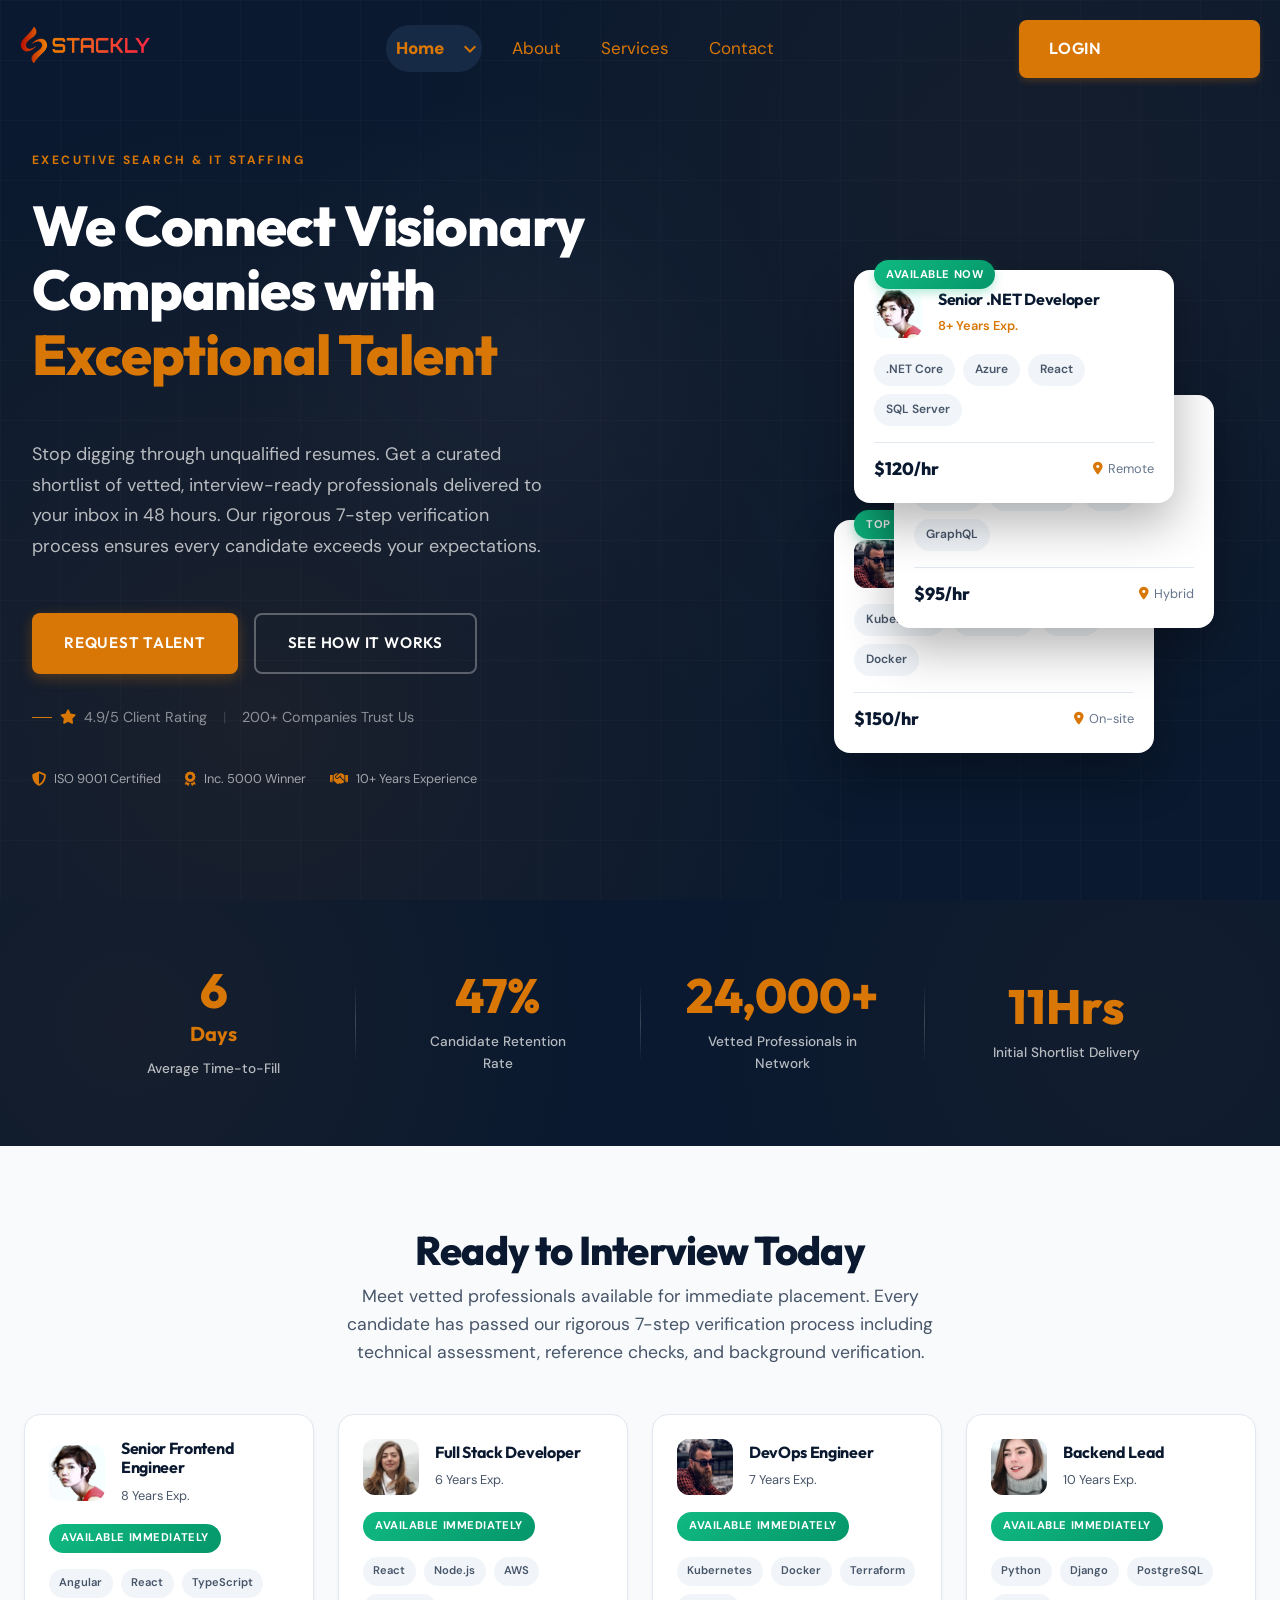
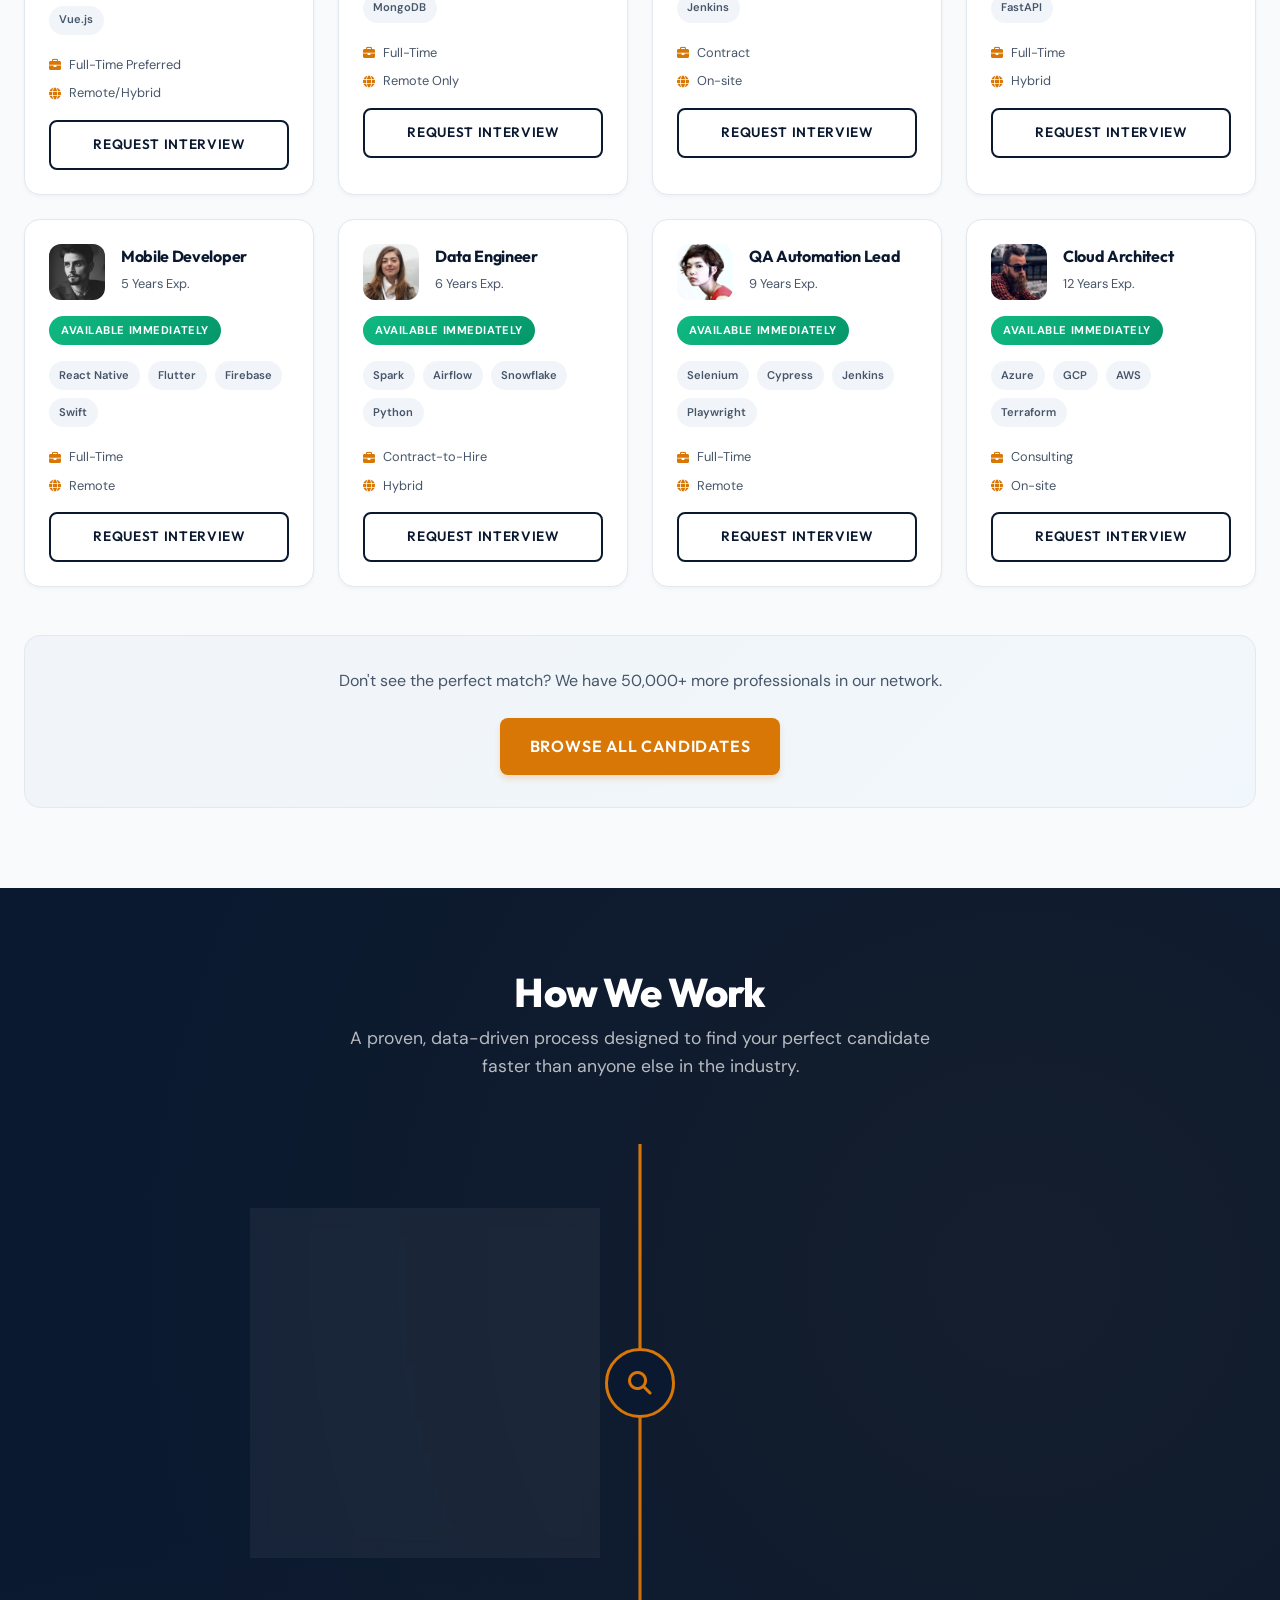
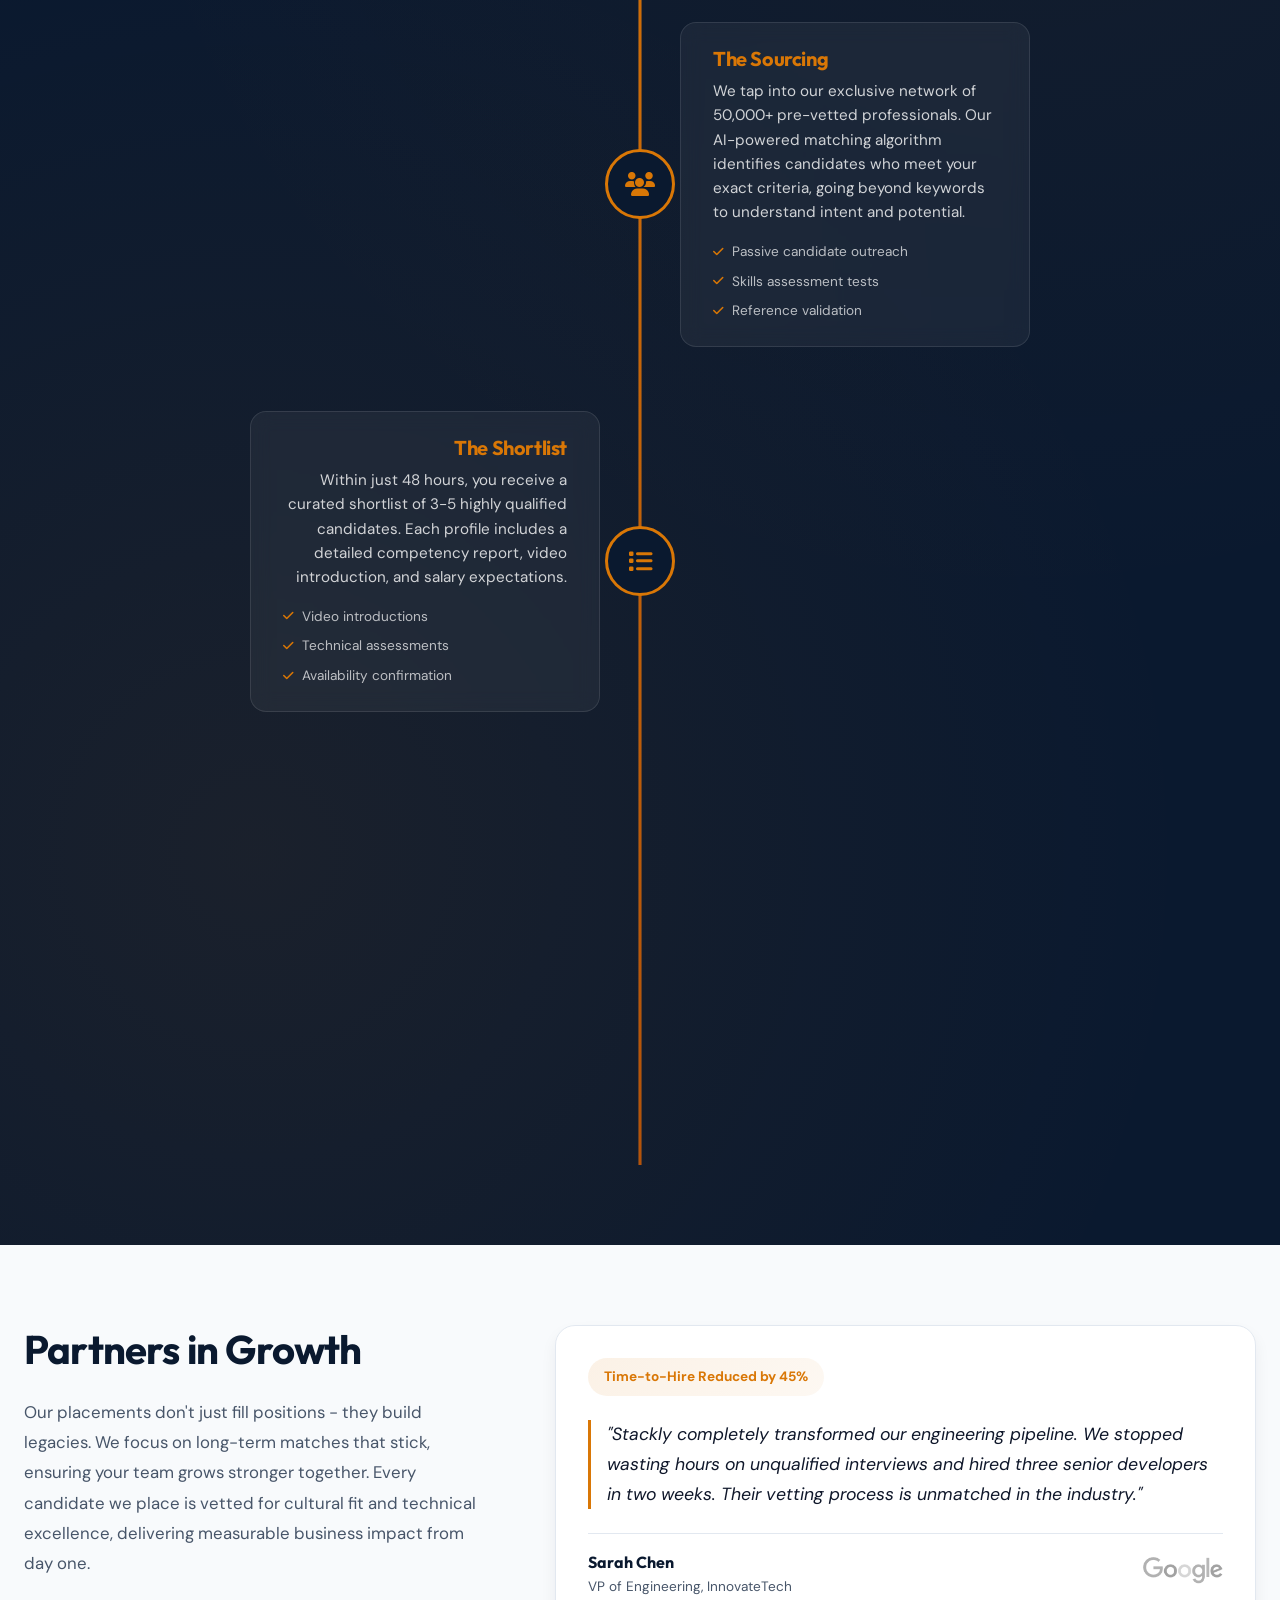
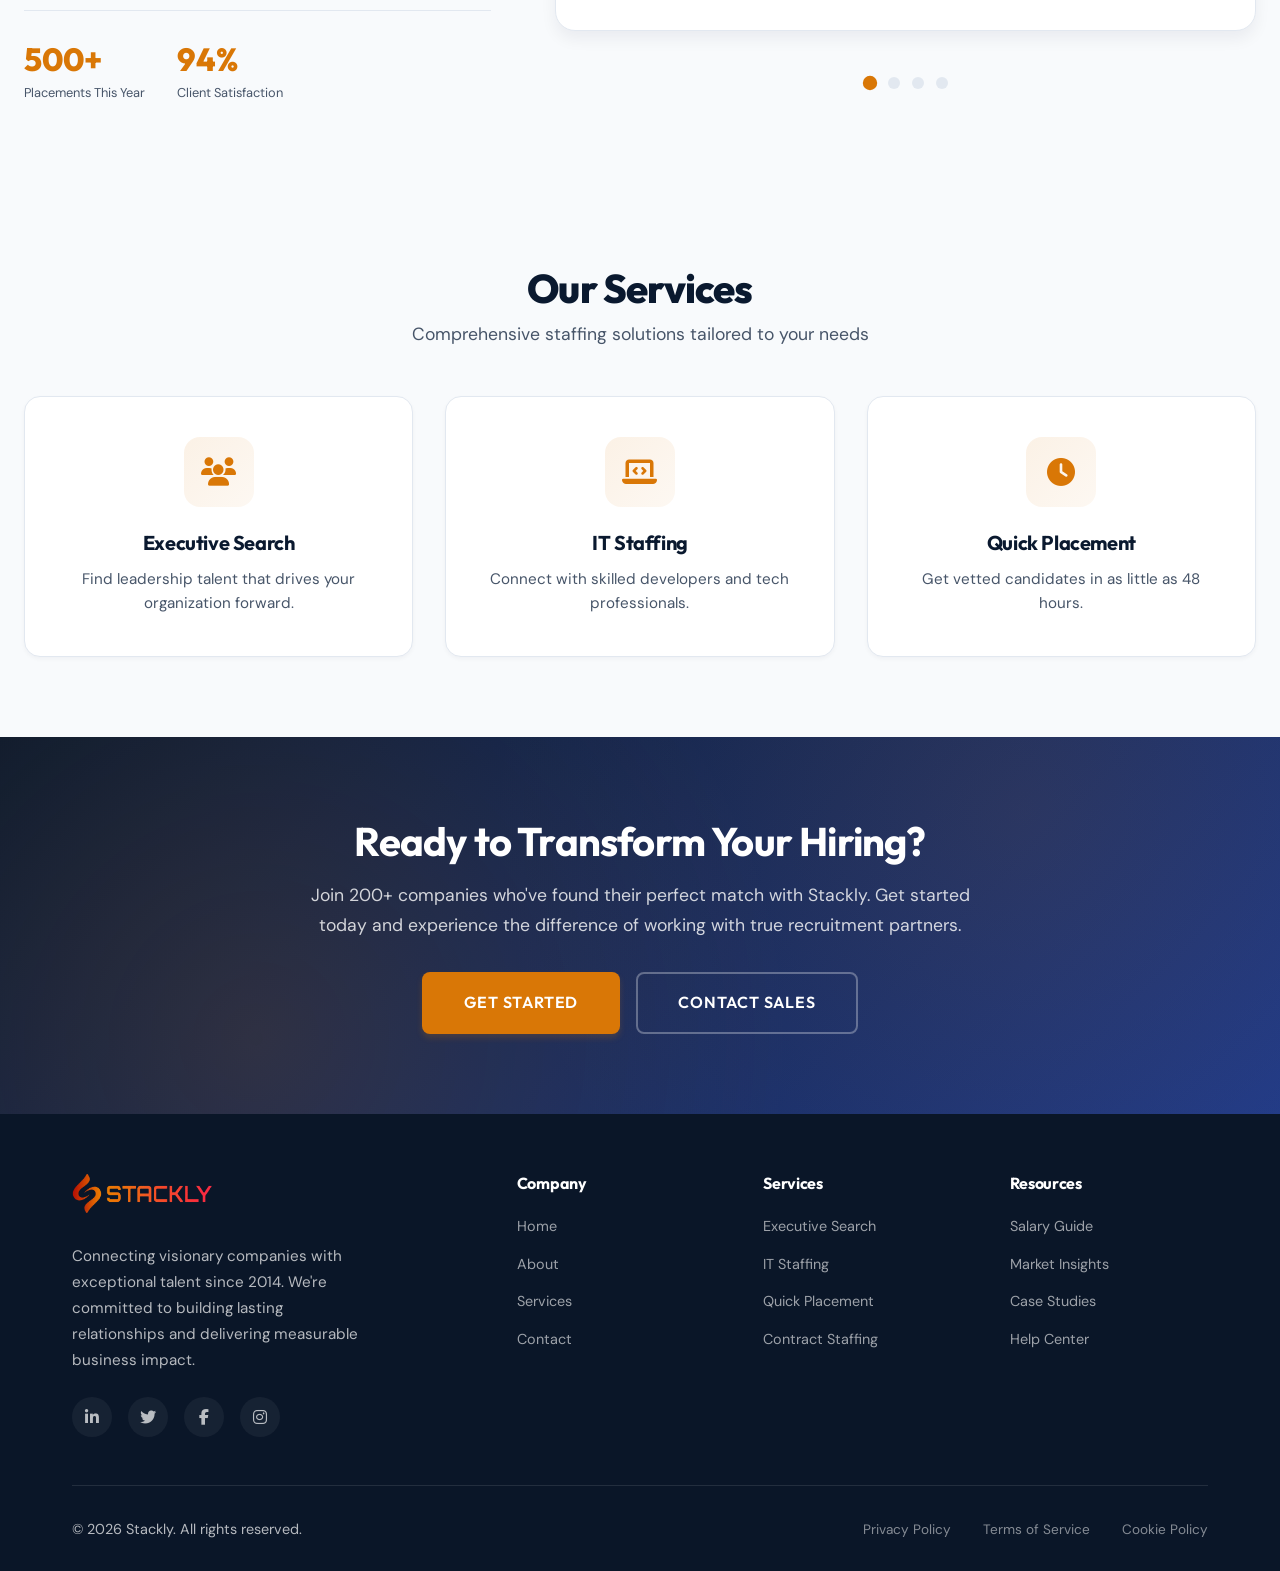
==== commit 8716ea67: "Fixed Bugs and added AOS Animation" ====
--- a/Homepage2/index.html
+++ b/Homepage2/index.html
@@ -692,7 +692,7 @@
                 </div>
             </div>
             <div class="footer-bottom">
-                <p>&copy; 2024 Stackly. All rights reserved.</p>
+                <p>&copy; 2026 Stackly. All rights reserved.</p>
                 <div class="footer-bottom-links">
                     <a href="404page.html">Privacy Policy</a>
                     <a href="404page.html">Terms of Service</a>
--- a/Homepage2/shared.css
+++ b/Homepage2/shared.css
@@ -1,5 +1,3 @@
-
-
 @import url('https://fonts.googleapis.com/css2?family=DM+Sans:opsz,wght@9..40,400;9..40,500;9..40,600&family=Outfit:wght@500;600;700;800&display=swap');
 
 :root {
@@ -38,6 +36,7 @@
     background-color: var(--color-bg-body);
     line-height: 1.6;
     -webkit-font-smoothing: antialiased;
+    overflow-x: hidden;
 }
 
 h1,
@@ -142,7 +141,7 @@
     display: flex;
     justify-content: center;
     transition: all 0.4s ease;
-    
+
     z-index: 100;
 }
 
@@ -293,11 +292,15 @@
     }
 
     .menu-items .active {
-        color: var(--color-primary);
+        color: var(--color-border);
     }
 
     .menu-items a:hover {
         color: var(--color-accent-hover);
+    }
+    .head-btns a{
+        color: var(--color-primary);
+        text-transform: none;
     }
 
     .hamburger {
@@ -306,7 +309,7 @@
         justify-content: center;
         font-size: 32px;
         cursor: pointer;
-        color:var(--color-primary);
+        color: var(--color-primary);
         padding: 14px;
         background-color: var(--color-accent-hover);
         border-radius: 15px;
@@ -483,7 +486,7 @@
 
 .section-header {
     margin-bottom: 4rem;
-        text-align: center;
+    text-align: center;
 
 }
 
